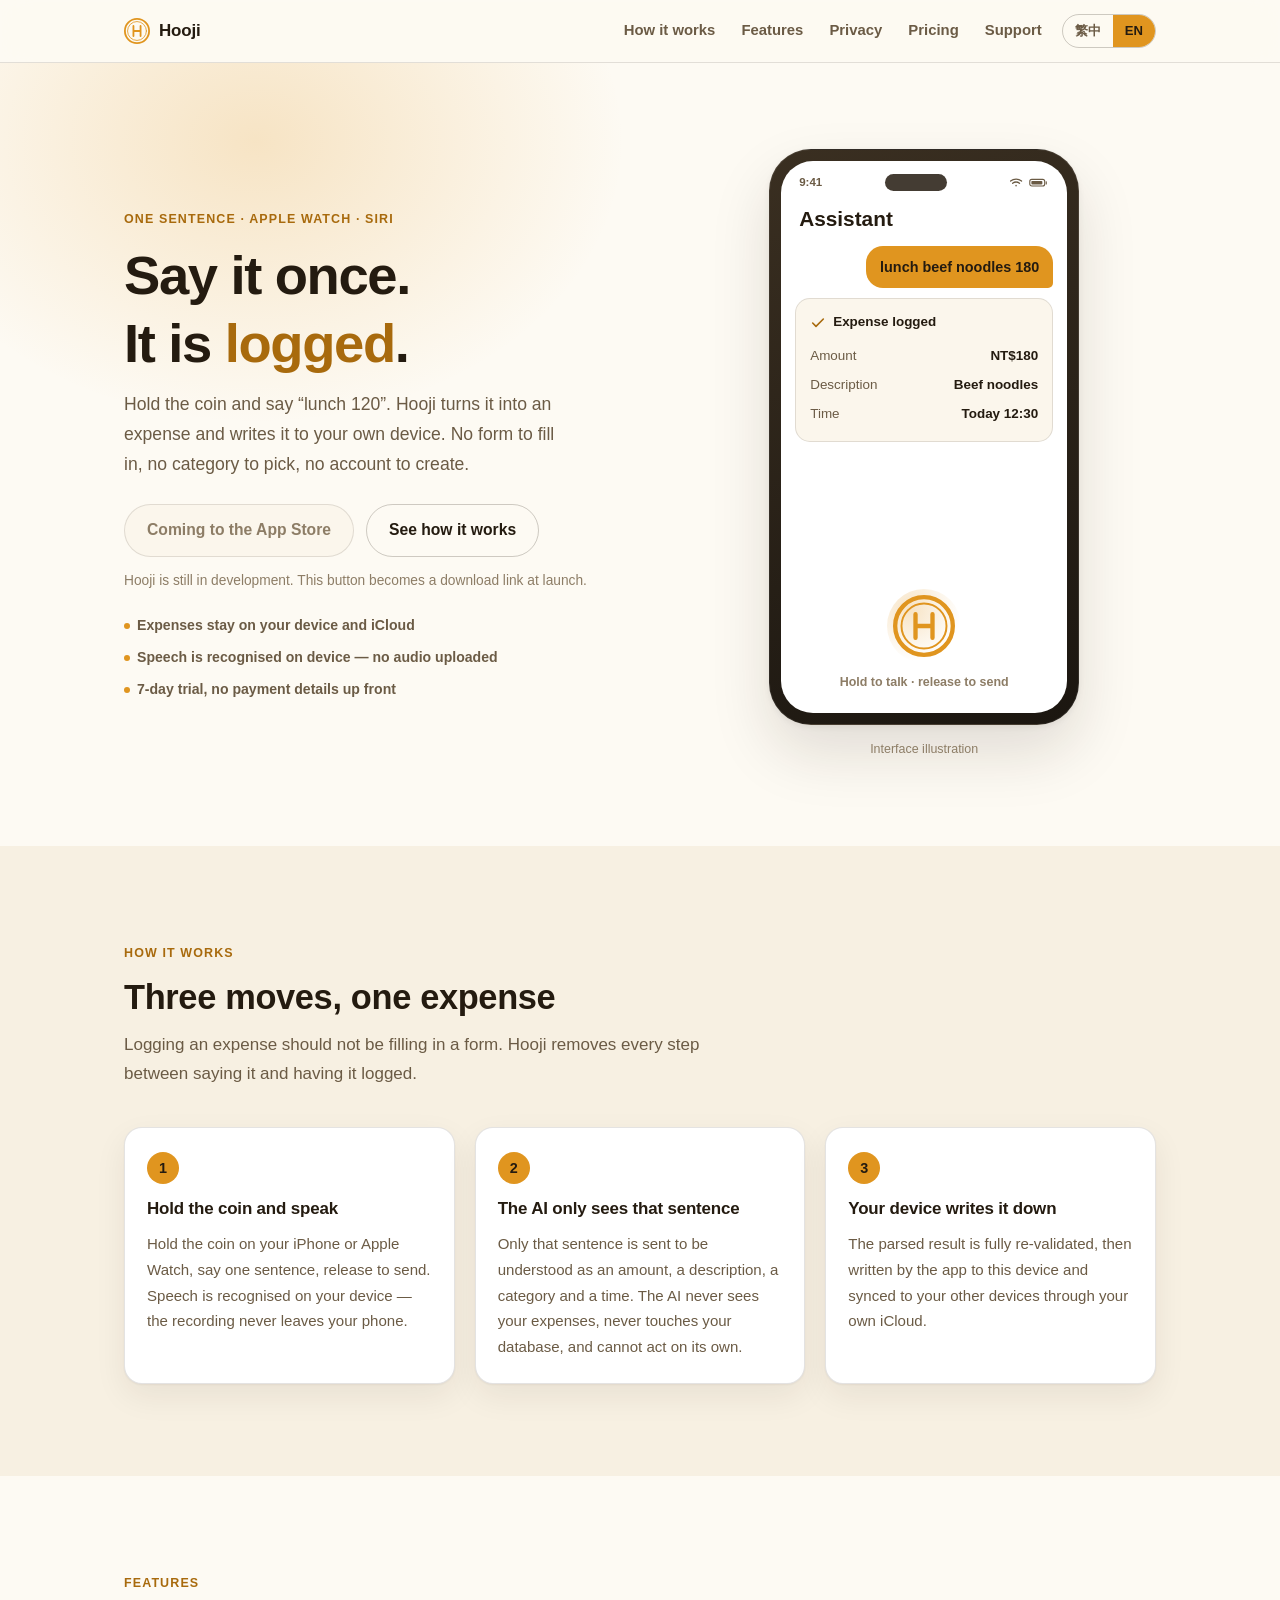
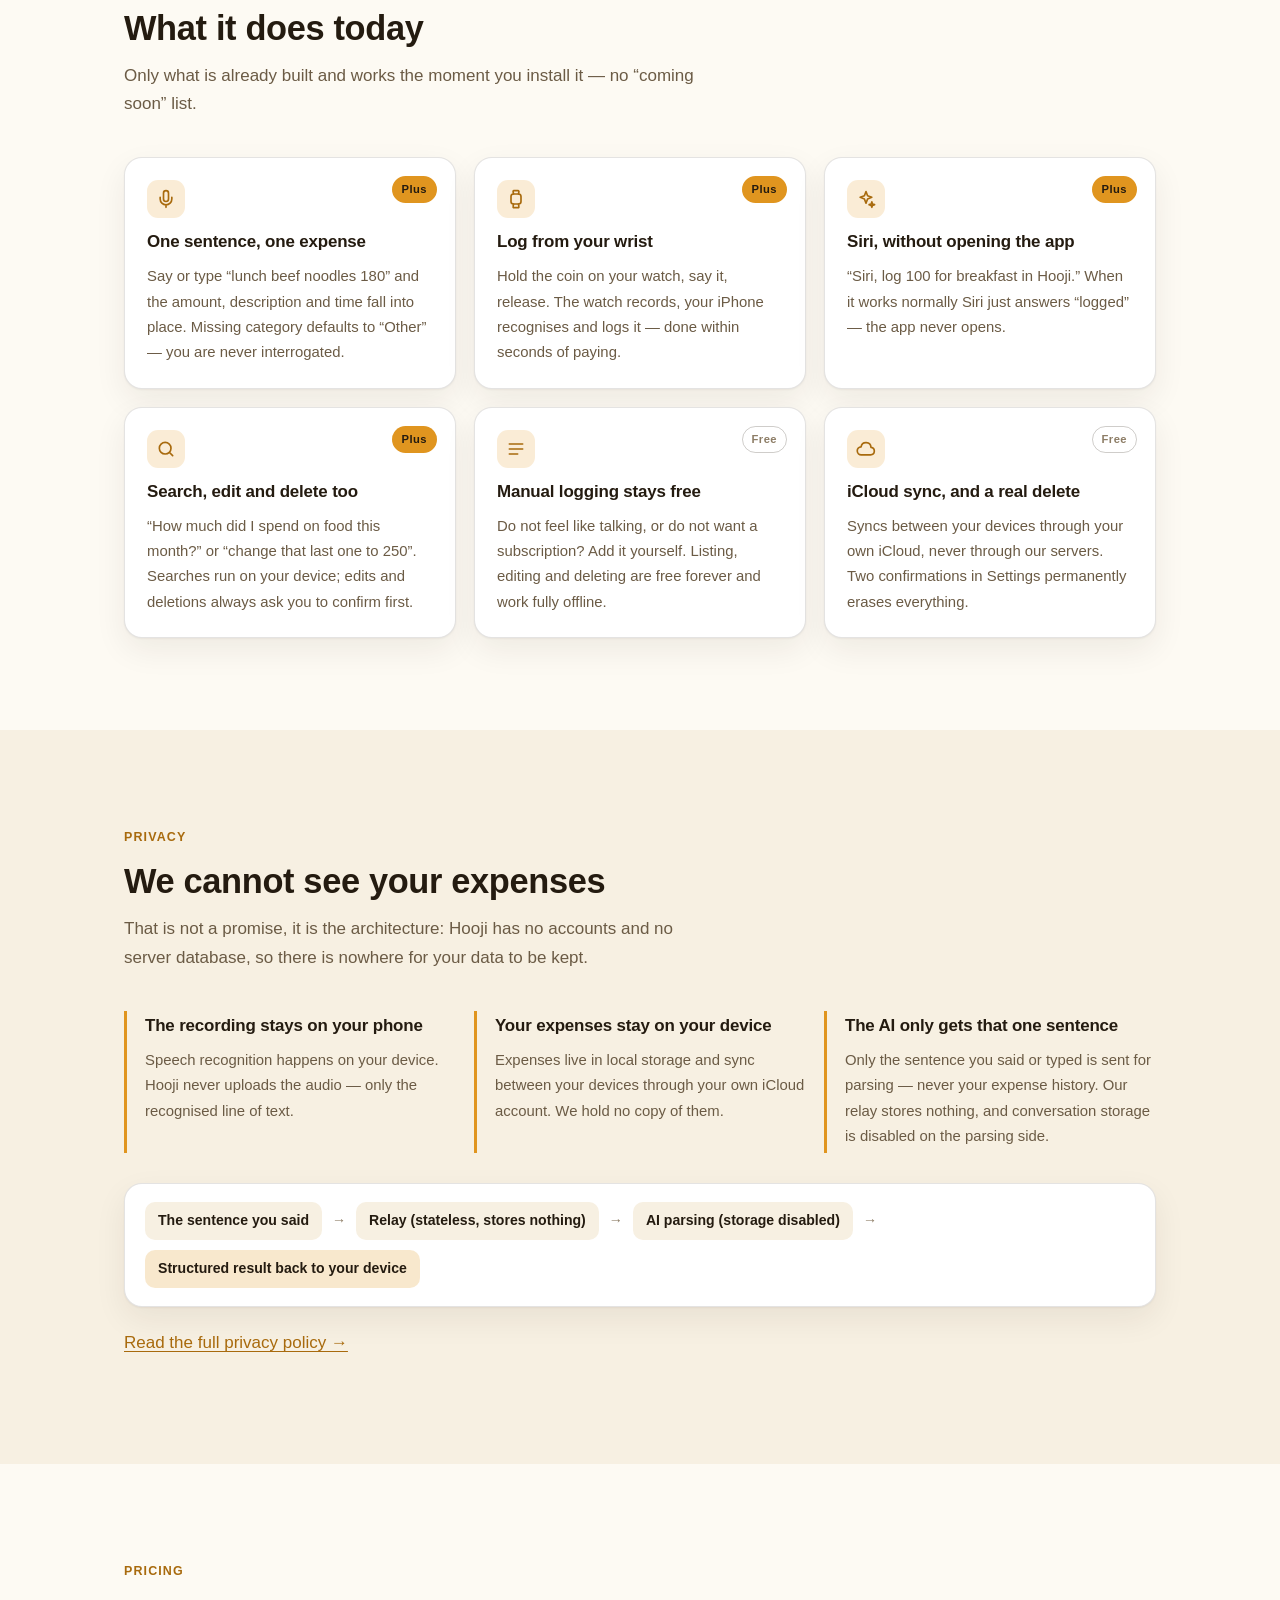
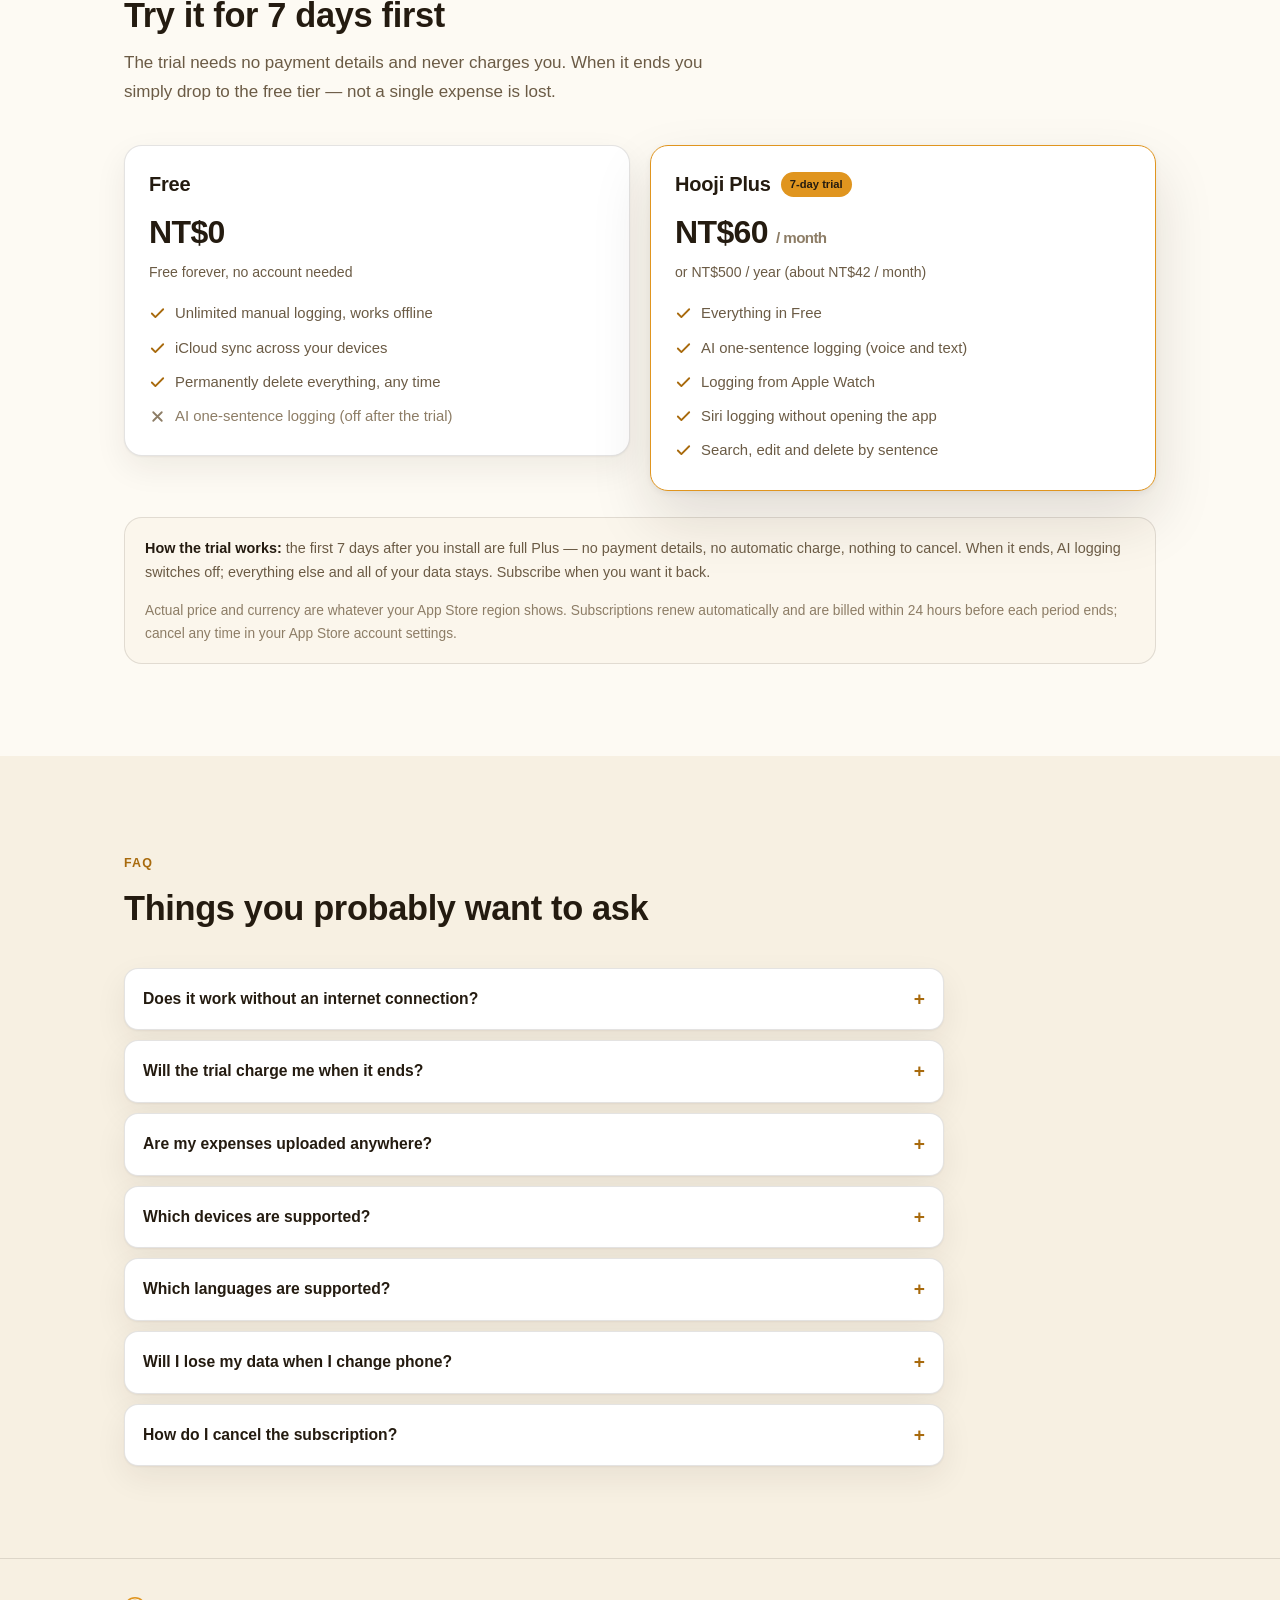
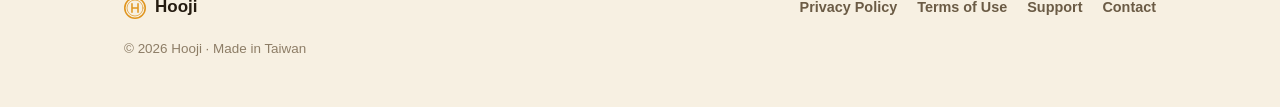
==== index.html @ 9cdb3130 "建置夥計（Hooji）官網：雙語靜態站＋GitHub Actions 部署 純靜態、無框架、無 build step，push main 由 Actions 檢查後發佈到 GitHub Pages。 " ====
<!DOCTYPE html>
<!-- 夥計（Hooji）官網。內容只描述「已經實作」的功能——列出未實作項目會踩 App Review 2.3.1。
     上線前待替換項目見 README「上線前替換」。 -->
<html lang="zh-Hant">
<head>
<meta charset="utf-8">
<meta name="viewport" content="width=device-width, initial-scale=1">
<title data-i18n="meta_title">夥計 Hooji — 說一句話，帳就記好了</title>
<meta name="description" data-i18n-attr="content" data-i18n="meta_desc" content="夥計是 iPhone 與 Apple Watch 上的 AI 記帳 App：押住金幣說一句話就完成一筆支出。帳目只存在你的裝置與 iCloud，我們不留存。">
<meta name="theme-color" content="#e0951f">
<meta property="og:title" data-i18n-attr="content" data-i18n="meta_title" content="夥計 Hooji — 說一句話，帳就記好了">
<meta property="og:description" data-i18n-attr="content" data-i18n="meta_desc" content="押住金幣說一句話就完成一筆支出。帳目只存在你的裝置與 iCloud。">
<meta property="og:type" content="website">
<!-- og:image／og:url 必須是絕對網址，社群平台的爬蟲不會解析相對路徑。換自訂網域時這兩行要一起改。 -->
<meta property="og:url" content="https://chshlingit.github.io/hooji-site/">
<meta property="og:image" content="https://chshlingit.github.io/hooji-site/assets/og.png">
<meta name="twitter:card" content="summary_large_image">
<link rel="icon" href="assets/favicon.svg" type="image/svg+xml">
<link rel="apple-touch-icon" href="assets/apple-touch-icon.png">
<link rel="stylesheet" href="style.css">
</head>
<body>

<header class="site">
  <div class="wrap">
    <a class="brand" href="#top">
      <svg class="coin" viewBox="0 0 100 100" fill="none" stroke="currentColor" stroke-linecap="round" aria-hidden="true">
        <circle cx="50" cy="50" r="46.5" stroke-width="7"/>
        <circle cx="50" cy="50" r="36.3" stroke-width="3.15"/>
        <path d="M 36.3 30.9 V 69.1 M 63.7 30.9 V 69.1 M 36.3 50 H 63.7" stroke-width="7"/>
      </svg>
      <span data-i18n="brand">夥計</span><span class="en-name" data-i18n="brand_sub">Hooji</span>
    </a>
    <nav class="top">
      <a href="#how" data-i18n="nav_how">怎麼運作</a>
      <a href="#features" data-i18n="nav_features">功能</a>
      <a href="#privacy" data-i18n="nav_privacy">隱私</a>
      <a href="#pricing" data-i18n="nav_pricing">方案</a>
      <a href="support.html" data-i18n="nav_support">支援</a>
      <span class="lang-switch" role="group" aria-label="Language">
        <button type="button" data-lang="zh">繁中</button>
        <button type="button" data-lang="en">EN</button>
      </span>
    </nav>
  </div>
</header>

<!-- ============ HERO ============ -->
<section class="hero" id="top">
  <div class="wrap hero-grid">
    <div class="hero-copy">
      <span class="eyebrow" data-i18n="hero_eyebrow">一句話記帳 · Apple Watch · Siri</span>
      <h1 data-i18n-html="hero_h1">說一句話，<br><span class="hl">帳就記好了</span>。</h1>
      <p class="tag" data-i18n="hero_tag">押住金幣說「午餐 120」，夥計就把它整理成一筆支出，寫進你自己的裝置。沒有欄位要填、沒有分類要選、沒有帳號要註冊。</p>
      <p class="cta">
        <!-- TODO（上線前替換）：App Store 上架後把這顆換成 https://apps.apple.com/app/idXXXXXXXXXX 的連結 -->
        <span class="btn is-disabled" aria-disabled="true" data-i18n="hero_cta1">App Store 準備中</span>
        <a class="btn alt" href="#how" data-i18n="hero_cta2">看看怎麼運作</a>
      </p>
      <p class="small" data-i18n="hero_note">夥計正在開發中，上架後這裡會換成下載連結。</p>
      <ul class="hero-badges">
        <li><span class="dot"></span><span data-i18n="hero_b1">帳目只存在你的裝置與 iCloud</span></li>
        <li><span class="dot"></span><span data-i18n="hero_b2">語音在裝置上辨識，不上傳錄音</span></li>
        <li><span class="dot"></span><span data-i18n="hero_b3">7 天試用，不必先綁付款</span></li>
      </ul>
    </div>

    <div class="phone-stage">
      <div>
        <div class="phone" aria-hidden="true">
          <div class="phone-screen">
            <div class="phone-bar">
              <span>9:41</span><span class="notch"></span>
              <span class="status-icons">
                <svg viewBox="0 0 20 14" fill="none" stroke="currentColor" stroke-width="1.6" stroke-linecap="round"><path d="M2 5.2a11 11 0 0 1 14 0M4.6 8a7.4 7.4 0 0 1 8.8 0"/><circle cx="9" cy="11" r="1" fill="currentColor" stroke="none"/></svg>
                <svg viewBox="0 0 26 14" fill="none" stroke="currentColor" stroke-width="1.4"><rect x="1" y="3" width="19" height="8.5" rx="2.6"/><rect x="3" y="5" width="14" height="4.5" rx="1.2" fill="currentColor" stroke="none"/><path d="M22 6v3" stroke-linecap="round"/></svg>
              </span>
            </div>
            <div class="phone-title" data-i18n="ph_title">夥計</div>
            <div class="phone-body">
              <div class="bubble" data-i18n="ph_bubble">今天午餐牛肉麵 180 元</div>
              <div class="rec-card">
                <div class="rc-title">
                  <svg viewBox="0 0 24 24" fill="none" stroke="currentColor" stroke-width="2.4" stroke-linecap="round" stroke-linejoin="round"><path d="M20 6 9 17l-5-5"/></svg>
                  <span data-i18n="ph_card_title">已記下這筆支出</span>
                </div>
                <div class="rec-row"><span data-i18n="ph_amount">金額</span><b>NT$180</b></div>
                <div class="rec-row"><span data-i18n="ph_desc">內容</span><b data-i18n="ph_desc_v">牛肉麵</b></div>
                <div class="rec-row"><span data-i18n="ph_time">時間</span><b data-i18n="ph_time_v">今天 12:30</b></div>
              </div>
            </div>
            <div class="phone-foot">
              <span class="coin-btn">
                <svg class="coin" viewBox="0 0 100 100" fill="none" stroke="currentColor" stroke-linecap="round">
                  <circle cx="50" cy="50" r="46.5" stroke-width="7"/>
                  <circle cx="50" cy="50" r="36.3" stroke-width="3.15"/>
                  <path d="M 36.3 30.9 V 69.1 M 63.7 30.9 V 69.1 M 36.3 50 H 63.7" stroke-width="7"/>
                </svg>
              </span>
              <span class="hold-hint" data-i18n="ph_hold">押住說話 · 放開就送出</span>
            </div>
          </div>
        </div>
        <p class="phone-caption" data-i18n="ph_caption">介面示意圖</p>
      </div>
    </div>
  </div>
</section>

<!-- ============ 怎麼運作 ============ -->
<section class="block tint" id="how">
  <div class="wrap">
    <div class="section-head">
      <span class="eyebrow" data-i18n="how_eyebrow">怎麼運作</span>
      <h2 data-i18n="how_h2">三個動作，一筆帳</h2>
      <p class="sub" data-i18n="how_sub">記一筆帳不該是填表。夥計把「說出來」到「記好了」之間的每一步都拿掉。</p>
    </div>
    <div class="steps">
      <div class="step">
        <div class="n">1</div>
        <h3 data-i18n="s1_h">押住金幣，說一句話</h3>
        <p data-i18n="s1_p">在 iPhone 或 Apple Watch 上押住金幣說話，放開就送出。語音辨識在你的裝置上完成，原始錄音不會離開你的手機。</p>
      </div>
      <div class="step">
        <div class="n">2</div>
        <h3 data-i18n="s2_h">AI 只看到那一句話</h3>
        <p data-i18n="s2_p">只有那句話會送去理解成金額、內容、分類與時間。AI 看不到你的帳目、碰不到你的資料庫，也不能自己動手。</p>
      </div>
      <div class="step">
        <div class="n">3</div>
        <h3 data-i18n="s3_h">你的裝置寫下這筆帳</h3>
        <p data-i18n="s3_p">解析結果經過完整驗證後，由 App 寫進這台裝置，並透過你自己的 iCloud 同步到你的其他裝置。</p>
      </div>
    </div>
  </div>
</section>

<!-- ============ 功能 ============ -->
<section class="block" id="features">
  <div class="wrap">
    <div class="section-head">
      <span class="eyebrow" data-i18n="feat_eyebrow">功能</span>
      <h2 data-i18n="feat_h2">目前做得到的事</h2>
      <p class="sub" data-i18n="feat_sub">這裡只列已經做好、你裝上就能用的功能——沒有「即將推出」的清單。</p>
    </div>
    <div class="cards">
      <div class="card">
        <span class="tier plus">Plus</span>
        <div class="ic"><svg viewBox="0 0 24 24" fill="none" stroke="currentColor" stroke-width="2" stroke-linecap="round" stroke-linejoin="round"><path d="M12 2a3 3 0 0 0-3 3v7a3 3 0 0 0 6 0V5a3 3 0 0 0-3-3z"/><path d="M19 10v2a7 7 0 0 1-14 0v-2M12 19v3"/></svg></div>
        <h3 data-i18n="f1_h">一句話記帳</h3>
        <p data-i18n="f1_p">說或打一句「午餐牛肉麵 180」，金額、內容、時間自動就位。缺分類就用「其他」，不會回頭問你一堆問題。</p>
      </div>
      <div class="card">
        <span class="tier plus">Plus</span>
        <div class="ic"><svg viewBox="0 0 24 24" fill="none" stroke="currentColor" stroke-width="2" stroke-linecap="round" stroke-linejoin="round"><rect x="6" y="6" width="12" height="12" rx="3"/><path d="M9 6 8.5 2.8A1 1 0 0 1 9.5 2h5a1 1 0 0 1 1 1.2L15 6M9 18l-.5 3.2a1 1 0 0 0 1 1.2h5a1 1 0 0 0 1-1.2L15 18"/></svg></div>
        <h3 data-i18n="f2_h">Apple Watch 抬手就記</h3>
        <p data-i18n="f2_p">錶面上押住金幣說一句，放開就送出。手錶錄音、iPhone 辨識與記錄，付錢當下五秒內結束。</p>
      </div>
      <div class="card">
        <span class="tier plus">Plus</span>
        <div class="ic"><svg viewBox="0 0 24 24" fill="none" stroke="currentColor" stroke-width="2" stroke-linecap="round" stroke-linejoin="round"><path d="m12 3 1.9 5.1L19 10l-5.1 1.9L12 17l-1.9-5.1L5 10l5.1-1.9L12 3z"/><path d="M19 15.5 19.8 18l2.5.8-2.5.8L19 22l-.8-2.4-2.5-.8 2.5-.8.8-2.5z"/></svg></div>
        <h3 data-i18n="f3_h">Siri 不必打開 App</h3>
        <p data-i18n="f3_p">「Siri，用夥計記早餐 100 元」。正常情況下 Siri 直接回你一句「已記錄」，App 完全不用打開。</p>
      </div>
      <div class="card">
        <span class="tier plus">Plus</span>
        <div class="ic"><svg viewBox="0 0 24 24" fill="none" stroke="currentColor" stroke-width="2" stroke-linecap="round" stroke-linejoin="round"><circle cx="11" cy="11" r="7"/><path d="m20 20-3.5-3.5"/></svg></div>
        <h3 data-i18n="f4_h">也能查、能改、能刪</h3>
        <p data-i18n="f4_p">「這個月吃飯花多少？」、「把剛剛那筆改成 250」。查詢在你的裝置上跑；修改與刪除一定先讓你確認才動手。</p>
      </div>
      <div class="card">
        <span class="tier" data-i18n="tier_free">免費</span>
        <div class="ic"><svg viewBox="0 0 24 24" fill="none" stroke="currentColor" stroke-width="2" stroke-linecap="round" stroke-linejoin="round"><path d="M4 6h16M4 12h16M4 18h10"/></svg></div>
        <h3 data-i18n="f5_h">手動記帳永遠免費</h3>
        <p data-i18n="f5_p">不想開口、或不想訂閱，就自己新增一筆。清單、編輯、刪除完全免費，也完全離線可用。</p>
      </div>
      <div class="card">
        <span class="tier" data-i18n="tier_free">免費</span>
        <div class="ic"><svg viewBox="0 0 24 24" fill="none" stroke="currentColor" stroke-width="2" stroke-linecap="round" stroke-linejoin="round"><path d="M17.5 19a4.5 4.5 0 0 0 .5-8.97A6 6 0 0 0 6.1 9.4 4 4 0 0 0 6.5 19h11z"/></svg></div>
        <h3 data-i18n="f6_h">iCloud 同步，說刪就刪</h3>
        <p data-i18n="f6_p">用你自己的 iCloud 在裝置之間同步，不經過我們的伺服器。設定裡按兩下確認，就能永久刪光所有資料。</p>
      </div>
    </div>
  </div>
</section>

<!-- ============ 隱私 ============ -->
<section class="block tint" id="privacy">
  <div class="wrap">
    <div class="section-head">
      <span class="eyebrow" data-i18n="pri_eyebrow">隱私</span>
      <h2 data-i18n="pri_h2">我們看不到你的帳</h2>
      <p class="sub" data-i18n="pri_sub">這不是承諾，是架構決定的：夥計沒有帳號系統，也沒有伺服器資料庫，想留存也無處可留。</p>
    </div>
    <div class="privacy-grid">
      <div class="p-item">
        <h3 data-i18n="pri1_h">錄音不離開你的手機</h3>
        <p data-i18n="pri1_p">語音辨識在你的裝置上完成。夥計不上傳原始錄音，只送出辨識後的那一行文字。</p>
      </div>
      <div class="p-item">
        <h3 data-i18n="pri2_h">帳目不離開你的裝置</h3>
        <p data-i18n="pri2_p">支出存在裝置本機，並透過你自己的 iCloud 帳號在你的裝置之間同步。我們沒有你的帳目副本。</p>
      </div>
      <div class="p-item">
        <h3 data-i18n="pri3_h">AI 只拿到那一句話</h3>
        <p data-i18n="pri3_p">送去解析的只有你說（或打）的那一句話，不含你的任何歷史帳目。中繼服務不保存內容，解析端也關閉了對話保存。</p>
      </div>
    </div>
    <div class="flow" aria-hidden="true">
      <span class="node" data-i18n="fl1">你說的那一句話</span><span class="arr">→</span>
      <span class="node" data-i18n="fl2">中繼（無狀態、不保存）</span><span class="arr">→</span>
      <span class="node" data-i18n="fl3">AI 解析（關閉對話保存）</span><span class="arr">→</span>
      <span class="node hot" data-i18n="fl4">結構化結果寫回你的裝置</span>
    </div>
    <p style="margin-top:22px"><a href="privacy.html" data-i18n="pri_link">閱讀完整隱私權政策 →</a></p>
  </div>
</section>

<!-- ============ 方案 ============ -->
<section class="block" id="pricing">
  <div class="wrap">
    <div class="section-head">
      <span class="eyebrow" data-i18n="pr_eyebrow">方案</span>
      <h2 data-i18n="pr_h2">先用 7 天，再決定</h2>
      <p class="sub" data-i18n="pr_sub">試用不必先綁付款方式，也不會自動扣款。到期只是降級成免費層，資料一筆都不會少。</p>
    </div>
    <div class="plans">
      <div class="plan">
        <div class="plan-name"><h3 data-i18n="pr_free">免費</h3></div>
        <div class="price" data-i18n="pr_free_price">NT$0</div>
        <div class="price-alt" data-i18n="pr_free_note">永久免費，不需要帳號</div>
        <ul>
          <li><svg viewBox="0 0 24 24" fill="none" stroke="currentColor" stroke-width="2.6" stroke-linecap="round" stroke-linejoin="round"><path d="M20 6 9 17l-5-5"/></svg><span data-i18n="pr_f1">手動記帳無限，離線可用</span></li>
          <li><svg viewBox="0 0 24 24" fill="none" stroke="currentColor" stroke-width="2.6" stroke-linecap="round" stroke-linejoin="round"><path d="M20 6 9 17l-5-5"/></svg><span data-i18n="pr_f2">iCloud 跨裝置同步</span></li>
          <li><svg viewBox="0 0 24 24" fill="none" stroke="currentColor" stroke-width="2.6" stroke-linecap="round" stroke-linejoin="round"><path d="M20 6 9 17l-5-5"/></svg><span data-i18n="pr_f3">隨時永久刪除全部資料</span></li>
          <li class="off"><svg viewBox="0 0 24 24" fill="none" stroke="currentColor" stroke-width="2.6" stroke-linecap="round" stroke-linejoin="round"><path d="M18 6 6 18M6 6l12 12"/></svg><span data-i18n="pr_f4">AI 一句話記帳（試用期後關閉）</span></li>
        </ul>
      </div>
      <div class="plan featured">
        <div class="plan-name"><h3 data-i18n="pr_plus">夥計 Plus</h3><span class="badge" data-i18n="pr_badge">7 天試用</span></div>
        <div class="price">NT$60 <small data-i18n="pr_permonth">/ 月</small></div>
        <div class="price-alt" data-i18n="pr_yearly">或 NT$500 / 年（約 NT$42 / 月）</div>
        <ul>
          <li><svg viewBox="0 0 24 24" fill="none" stroke="currentColor" stroke-width="2.6" stroke-linecap="round" stroke-linejoin="round"><path d="M20 6 9 17l-5-5"/></svg><span data-i18n="pr_p1">免費方案的一切</span></li>
          <li><svg viewBox="0 0 24 24" fill="none" stroke="currentColor" stroke-width="2.6" stroke-linecap="round" stroke-linejoin="round"><path d="M20 6 9 17l-5-5"/></svg><span data-i18n="pr_p2">AI 一句話記帳（語音與文字）</span></li>
          <li><svg viewBox="0 0 24 24" fill="none" stroke="currentColor" stroke-width="2.6" stroke-linecap="round" stroke-linejoin="round"><path d="M20 6 9 17l-5-5"/></svg><span data-i18n="pr_p3">Apple Watch 記帳</span></li>
          <li><svg viewBox="0 0 24 24" fill="none" stroke="currentColor" stroke-width="2.6" stroke-linecap="round" stroke-linejoin="round"><path d="M20 6 9 17l-5-5"/></svg><span data-i18n="pr_p4">Siri 記帳，不必打開 App</span></li>
          <li><svg viewBox="0 0 24 24" fill="none" stroke="currentColor" stroke-width="2.6" stroke-linecap="round" stroke-linejoin="round"><path d="M20 6 9 17l-5-5"/></svg><span data-i18n="pr_p5">用一句話查詢、修改、刪除</span></li>
        </ul>
      </div>
    </div>
    <div class="trial-note">
      <p data-i18n-html="pr_trial"><strong>試用怎麼算：</strong>第一次安裝後 7 天內是完整的 Plus，不必先綁付款方式、不會自動扣款、也不用取消。到期後 AI 記帳關閉，其餘功能與全部資料留著，想要再訂閱。</p>
      <p class="small" style="margin:0" data-i18n="pr_price_note">實際價格與幣別以你的 App Store 地區顯示為準。訂閱為自動續訂，於每期結束前 24 小時內扣款，可隨時在 App Store 帳號設定取消。</p>
    </div>
  </div>
</section>

<!-- ============ FAQ ============ -->
<section class="block tint" id="faq">
  <div class="wrap">
    <div class="section-head">
      <span class="eyebrow" data-i18n="faq_eyebrow">常見問題</span>
      <h2 data-i18n="faq_h2">你可能想先問的</h2>
    </div>
    <div class="faq">
      <details>
        <summary data-i18n="q1">沒有網路可以用嗎？</summary>
        <p data-i18n="a1">手動記帳、瀏覽與編輯完全離線可用。AI 一句話記帳需要連線——那句話必須送出去才能被理解。</p>
      </details>
      <details>
        <summary data-i18n="q2">試用到期會自動扣款嗎？</summary>
        <p data-i18n="a2">不會。試用完全不需要付款方式，到期直接降級成免費層，不必記得取消。</p>
      </details>
      <details>
        <summary data-i18n="q3">我的帳目會被上傳嗎？</summary>
        <p data-i18n="a3">不會。唯一離開裝置的是你說（或打）的那一句話。金額、商家、分類這些紀錄只存在你的裝置與你自己的 iCloud。</p>
      </details>
      <details>
        <summary data-i18n="q4">支援哪些裝置？</summary>
        <p data-i18n="a4">iPhone（iOS 17 以上）與 Apple Watch（watchOS 10 以上）。手錶記帳需要搭配 iPhone 上的夥計。</p>
      </details>
      <details>
        <summary data-i18n="q5">支援哪些語言？</summary>
        <p data-i18n="a5">介面提供繁體中文與英文。AI 解析看得懂中文與英文的日常說法，例如「午餐 120」或「lunch 120」。</p>
      </details>
      <details>
        <summary data-i18n="q6">換手機資料會不見嗎？</summary>
        <p data-i18n="a6">只要登入同一個 iCloud 帳號，資料會自動同步到新裝置。因為沒有帳號系統，也就沒有密碼可以忘記。</p>
      </details>
      <details>
        <summary data-i18n="q7">要怎麼取消訂閱？</summary>
        <p data-i18n="a7">在 App 內「設定 → 管理訂閱」，或 iPhone 的「設定 → 你的名字 → 訂閱項目」。取消後仍可使用到當期結束。</p>
      </details>
    </div>
  </div>
</section>

<footer class="site">
  <div class="wrap">
    <div class="f-brand">
      <svg class="coin" viewBox="0 0 100 100" fill="none" stroke="currentColor" stroke-linecap="round" aria-hidden="true">
        <circle cx="50" cy="50" r="46.5" stroke-width="7"/>
        <circle cx="50" cy="50" r="36.3" stroke-width="3.15"/>
        <path d="M 36.3 30.9 V 69.1 M 63.7 30.9 V 69.1 M 36.3 50 H 63.7" stroke-width="7"/>
      </svg>
      <span data-i18n="brand">夥計</span>
    </div>
    <div class="links">
      <a href="privacy.html" data-i18n="foot_privacy">隱私權政策</a>
      <a href="terms.html" data-i18n="foot_terms">使用條款</a>
      <a href="support.html" data-i18n="foot_support">支援</a>
      <a href="mailto:hooji.app@gmail.com" data-i18n="foot_contact">聯絡我們</a>
    </div>
    <div class="copy" data-i18n="foot_copy">© 2026 夥計 Hooji · 台灣製造</div>
  </div>
</footer>

<script src="i18n.js"></script>
</body>
</html>
---- style.css ----
/* 夥計（Hooji）官網樣式。
   設計取自 App Icon：金幣的金色漸層 ＋ 深褐色線條，配溫暖的紙感底色。
   淺色／深色由系統偏好決定（prefers-color-scheme），兩種都要能讀。 */

:root {
  --bg: #fdfaf3;
  --bg-tint: #f7f0e2;
  --surface: #ffffff;
  --surface-2: #fbf6ec;
  --ink: #241b10;
  --ink-2: #6b5b45;
  --ink-3: #8d7d66;
  --gold: #e0951f;
  --gold-soft: #f7c460;
  --gold-deep: #a86a0d;
  --line: rgba(36, 27, 16, 0.12);
  --line-strong: rgba(36, 27, 16, 0.22);
  --shadow: 0 1px 2px rgba(36, 27, 16, 0.05), 0 12px 32px rgba(36, 27, 16, 0.07);
  --shadow-lg: 0 2px 6px rgba(36, 27, 16, 0.06), 0 28px 60px rgba(36, 27, 16, 0.13);
  --radius: 18px;
  --wrap: 1080px;
  --font: -apple-system, BlinkMacSystemFont, "Segoe UI", "PingFang TC",
    "Noto Sans TC", "Hiragino Sans", "Microsoft JhengHei", Roboto, Helvetica, Arial, sans-serif;
}

@media (prefers-color-scheme: dark) {
  :root {
    --bg: #14110c;
    --bg-tint: #1b1710;
    --surface: #1d1912;
    --surface-2: #241f16;
    --ink: #f6efe2;
    --ink-2: #bcac92;
    --ink-3: #9a8b73;
    --gold: #f2b440;
    --gold-soft: #ffd583;
    --gold-deep: #ffcb6b;
    --line: rgba(246, 239, 226, 0.13);
    --line-strong: rgba(246, 239, 226, 0.26);
    --shadow: 0 1px 2px rgba(0, 0, 0, 0.4), 0 12px 32px rgba(0, 0, 0, 0.35);
    --shadow-lg: 0 2px 6px rgba(0, 0, 0, 0.45), 0 28px 60px rgba(0, 0, 0, 0.5);
  }
}

* { box-sizing: border-box; }

html { scroll-behavior: smooth; }
@media (prefers-reduced-motion: reduce) {
  html { scroll-behavior: auto; }
  *, *::before, *::after { animation-duration: 0.001ms !important; animation-iteration-count: 1 !important; transition-duration: 0.001ms !important; }
}

body {
  margin: 0;
  background: var(--bg);
  color: var(--ink);
  font-family: var(--font);
  font-size: 17px;
  line-height: 1.7;
  -webkit-font-smoothing: antialiased;
  text-rendering: optimizeLegibility;
}

.wrap { width: 100%; max-width: var(--wrap); margin: 0 auto; padding: 0 24px; }

a { color: var(--gold-deep); text-decoration-thickness: 1px; text-underline-offset: 3px; }
a:hover { color: var(--gold); }

h1, h2, h3 { line-height: 1.25; letter-spacing: -0.01em; margin: 0 0 12px; }
h1 { font-size: clamp(2.1rem, 5.2vw, 3.4rem); font-weight: 800; letter-spacing: -0.025em; }
h2 { font-size: clamp(1.5rem, 3.4vw, 2.15rem); font-weight: 750; }
h3 { font-size: 1.06rem; font-weight: 700; }
p { margin: 0 0 14px; }

.hl { color: var(--gold-deep); }
.sub { color: var(--ink-2); max-width: 62ch; }
.small { font-size: 0.86rem; color: var(--ink-3); }

/* ---------- Header ---------- */

header.site {
  position: sticky; top: 0; z-index: 50;
  background: color-mix(in srgb, var(--bg) 88%, transparent);
  backdrop-filter: saturate(180%) blur(14px);
  -webkit-backdrop-filter: saturate(180%) blur(14px);
  border-bottom: 1px solid var(--line);
}
header.site .wrap { display: flex; align-items: center; gap: 18px; min-height: 62px; flex-wrap: wrap; }

.brand {
  display: inline-flex; align-items: center; gap: 9px;
  font-weight: 800; font-size: 1.06rem; letter-spacing: -0.01em;
  color: var(--ink); text-decoration: none; margin-right: auto;
}
.brand .coin { width: 26px; height: 26px; color: var(--gold); flex: none; }
.brand .en-name { color: var(--ink-3); font-weight: 600; font-size: 0.9rem; }
/* 英文版這個旁註是空字串（品牌名本身就是 Hooji），空的話連 gap 一起收掉 */
.brand .en-name:empty { display: none; }

nav.top { display: flex; align-items: center; gap: 6px; flex-wrap: wrap; }
nav.top a {
  color: var(--ink-2); text-decoration: none; font-size: 0.93rem; font-weight: 600;
  padding: 7px 10px; border-radius: 9px;
}
nav.top a:hover { color: var(--ink); background: var(--bg-tint); }

.lang-switch {
  display: inline-flex; margin-left: 4px;
  border: 1px solid var(--line-strong); border-radius: 999px; overflow: hidden;
}
.lang-switch button {
  appearance: none; border: 0; background: transparent; cursor: pointer;
  font: inherit; font-size: 0.82rem; font-weight: 700; color: var(--ink-2);
  padding: 5px 12px;
}
.lang-switch button[aria-pressed="true"] { background: var(--gold); color: #241b10; }

/* ---------- Buttons ---------- */

.btn {
  display: inline-flex; align-items: center; justify-content: center; gap: 8px;
  background: var(--gold); color: #241b10;
  border: 1px solid transparent; border-radius: 999px;
  padding: 12px 22px; font-weight: 700; font-size: 0.98rem;
  text-decoration: none; cursor: pointer;
  box-shadow: 0 1px 2px rgba(36, 27, 16, 0.12);
  transition: transform 0.15s ease, filter 0.15s ease;
}
.btn:hover { filter: brightness(1.06); color: #241b10; transform: translateY(-1px); }
.btn.alt { background: transparent; color: var(--ink); border-color: var(--line-strong); box-shadow: none; }
.btn.alt:hover { background: var(--bg-tint); color: var(--ink); }
.btn.sm { padding: 8px 15px; font-size: 0.88rem; }
.btn.is-disabled { background: var(--surface-2); color: var(--ink-3); border-color: var(--line); cursor: default; box-shadow: none; }
.btn.is-disabled:hover { transform: none; filter: none; color: var(--ink-3); }

/* ---------- Sections ---------- */

section.block { padding: clamp(56px, 8vw, 92px) 0; }
section.tint { background: var(--bg-tint); }
.section-head { max-width: 720px; margin-bottom: 38px; }

.eyebrow {
  display: inline-block; font-size: 0.78rem; font-weight: 750;
  letter-spacing: 0.09em; text-transform: uppercase;
  color: var(--gold-deep); margin-bottom: 12px;
}

/* ---------- Hero ---------- */

.hero { padding: clamp(46px, 7vw, 86px) 0 clamp(40px, 6vw, 72px); position: relative; overflow: hidden; }
.hero::before {
  content: ""; position: absolute; inset: -40% 40% 40% -20%;
  background: radial-gradient(closest-side, color-mix(in srgb, var(--gold) 22%, transparent), transparent 72%);
  pointer-events: none;
}
.hero-grid {
  position: relative; display: grid; gap: clamp(30px, 5vw, 56px);
  grid-template-columns: minmax(0, 1.05fr) minmax(0, 0.95fr); align-items: center;
}
@media (max-width: 860px) { .hero-grid { grid-template-columns: 1fr; } }

.hero .tag { font-size: 1.1rem; color: var(--ink-2); max-width: 46ch; }
.hero .cta { display: flex; flex-wrap: wrap; gap: 12px; margin: 24px 0 12px; }
.hero-badges { display: flex; flex-wrap: wrap; gap: 8px 16px; margin-top: 22px; padding: 0; list-style: none; }
.hero-badges li { display: inline-flex; align-items: center; gap: 7px; font-size: 0.88rem; color: var(--ink-2); font-weight: 600; }
.hero-badges .dot { width: 6px; height: 6px; border-radius: 50%; background: var(--gold); flex: none; }

/* ---------- 手機示意（純 CSS，不是實機截圖） ---------- */

.phone-stage { display: flex; justify-content: center; }
.phone {
  width: min(310px, 82vw); border-radius: 42px; padding: 11px;
  background: linear-gradient(160deg, #3a2f21, #1b1610);
  box-shadow: var(--shadow-lg);
  border: 1px solid rgba(255, 255, 255, 0.08);
}
.phone-screen {
  background: var(--surface); border-radius: 32px; overflow: hidden;
  display: flex; flex-direction: column; min-height: 552px;
}
.phone-bar {
  display: flex; justify-content: space-between; align-items: center;
  padding: 12px 18px 2px; font-size: 0.72rem; font-weight: 700; color: var(--ink-2);
}
.phone-bar .notch { width: 62px; height: 17px; border-radius: 999px; background: var(--ink); opacity: 0.85; }
.phone-bar .status-icons { display: inline-flex; align-items: center; gap: 4px; }
.phone-bar .status-icons svg { height: 11px; width: auto; }
.phone-title { padding: 6px 18px 10px; font-size: 1.3rem; font-weight: 800; }
.phone-body { flex: 1; padding: 0 14px; display: flex; flex-direction: column; gap: 10px; }

.bubble {
  align-self: flex-end; max-width: 82%;
  background: var(--gold); color: #241b10;
  padding: 9px 14px; border-radius: 17px 17px 5px 17px;
  font-size: 0.9rem; font-weight: 600;
}
.rec-card {
  align-self: stretch; background: var(--surface-2); border: 1px solid var(--line);
  border-radius: 15px; padding: 12px 14px; font-size: 0.84rem;
}
.rec-card .rc-title { display: flex; align-items: center; gap: 7px; font-weight: 750; margin-bottom: 8px; }
.rec-card .rc-title svg { width: 16px; height: 16px; color: var(--gold-deep); flex: none; }
.rec-row { display: flex; justify-content: space-between; gap: 12px; padding: 3px 0; color: var(--ink-2); }
.rec-row b { color: var(--ink); font-weight: 700; }

.phone-foot { padding: 14px 0 20px; display: flex; flex-direction: column; align-items: center; gap: 9px; }
.coin-btn {
  position: relative; width: 74px; height: 74px; border-radius: 50%;
  display: grid; place-items: center; color: var(--gold);
  background: radial-gradient(circle at 32% 28%, color-mix(in srgb, var(--gold) 26%, transparent), transparent 70%);
}
.coin-btn .coin { width: 62px; height: 62px; }
.coin-btn::after {
  content: ""; position: absolute; inset: 0; border-radius: 50%;
  border: 2px solid var(--gold); opacity: 0;
  animation: pulse 2.6s ease-out infinite;
}
@keyframes pulse {
  0% { transform: scale(0.86); opacity: 0.55; }
  70% { transform: scale(1.35); opacity: 0; }
  100% { transform: scale(1.35); opacity: 0; }
}
.hold-hint { font-size: 0.78rem; color: var(--ink-3); font-weight: 600; }
.phone-caption { text-align: center; font-size: 0.78rem; color: var(--ink-3); margin-top: 14px; }

/* ---------- 三步驟 ---------- */

.steps { display: grid; grid-template-columns: repeat(3, minmax(0, 1fr)); gap: 20px; counter-reset: step; }
@media (max-width: 780px) { .steps { grid-template-columns: 1fr; } }
.step {
  background: var(--surface); border: 1px solid var(--line); border-radius: var(--radius);
  padding: 24px 22px; box-shadow: var(--shadow);
}
.step .n {
  width: 32px; height: 32px; border-radius: 50%; display: grid; place-items: center;
  background: var(--gold); color: #241b10; font-weight: 800; font-size: 0.9rem; margin-bottom: 14px;
}
.step p { color: var(--ink-2); font-size: 0.94rem; margin: 0; }

/* ---------- 功能卡 ---------- */

.cards { display: grid; grid-template-columns: repeat(3, minmax(0, 1fr)); gap: 18px; }
@media (max-width: 900px) { .cards { grid-template-columns: repeat(2, minmax(0, 1fr)); } }
@media (max-width: 620px) { .cards { grid-template-columns: 1fr; } }
.card {
  background: var(--surface); border: 1px solid var(--line); border-radius: var(--radius);
  padding: 22px; box-shadow: var(--shadow); position: relative;
}
.card .ic {
  width: 38px; height: 38px; border-radius: 11px; display: grid; place-items: center;
  background: color-mix(in srgb, var(--gold) 18%, transparent); color: var(--gold-deep);
  margin-bottom: 13px;
}
.card .ic svg { width: 20px; height: 20px; }
.card p { color: var(--ink-2); font-size: 0.93rem; margin: 0; }
.tier {
  position: absolute; top: 18px; right: 18px;
  font-size: 0.7rem; font-weight: 800; letter-spacing: 0.04em;
  padding: 3px 9px; border-radius: 999px; border: 1px solid var(--line-strong); color: var(--ink-3);
}
.tier.plus { background: var(--gold); border-color: transparent; color: #241b10; }

/* ---------- 隱私 ---------- */

.privacy-grid { display: grid; grid-template-columns: repeat(3, minmax(0, 1fr)); gap: 18px; }
@media (max-width: 860px) { .privacy-grid { grid-template-columns: 1fr; } }
.p-item { border-left: 3px solid var(--gold); padding: 4px 0 4px 18px; }
.p-item p { color: var(--ink-2); font-size: 0.93rem; margin: 0; }

.flow {
  display: flex; align-items: center; gap: 10px; flex-wrap: wrap;
  background: var(--surface); border: 1px solid var(--line); border-radius: var(--radius);
  padding: 18px 20px; margin-top: 30px; box-shadow: var(--shadow);
  font-size: 0.88rem; font-weight: 650;
}
.flow .node { padding: 7px 13px; border-radius: 10px; background: var(--bg-tint); }
.flow .node.hot { background: color-mix(in srgb, var(--gold) 22%, transparent); }
.flow .arr { color: var(--ink-3); }

/* ---------- 定價 ---------- */

.plans { display: grid; grid-template-columns: repeat(2, minmax(0, 1fr)); gap: 20px; align-items: start; }
@media (max-width: 760px) { .plans { grid-template-columns: 1fr; } }
.plan {
  background: var(--surface); border: 1px solid var(--line); border-radius: var(--radius);
  padding: 26px 24px; box-shadow: var(--shadow);
}
.plan.featured { border-color: var(--gold); box-shadow: var(--shadow-lg); }
.plan .plan-name { display: flex; align-items: center; gap: 10px; margin-bottom: 6px; }
.plan .plan-name h3 { margin: 0; font-size: 1.25rem; }
.plan .badge {
  font-size: 0.7rem; font-weight: 800; padding: 3px 9px; border-radius: 999px;
  background: var(--gold); color: #241b10;
}
.price { font-size: 2rem; font-weight: 800; letter-spacing: -0.02em; margin: 8px 0 2px; }
.price small { font-size: 0.95rem; font-weight: 600; color: var(--ink-3); }
.price-alt { font-size: 0.88rem; color: var(--ink-2); margin-bottom: 16px; }
.plan ul { list-style: none; padding: 0; margin: 16px 0 0; display: grid; gap: 9px; }
.plan li { display: flex; gap: 9px; align-items: flex-start; font-size: 0.93rem; color: var(--ink-2); }
.plan li svg { width: 17px; height: 17px; flex: none; margin-top: 4px; color: var(--gold-deep); }
.plan li.off { color: var(--ink-3); }
.plan li.off svg { color: var(--ink-3); }

.trial-note {
  margin-top: 26px; background: var(--surface-2); border: 1px solid var(--line);
  border-radius: var(--radius); padding: 18px 20px; font-size: 0.9rem; color: var(--ink-2);
}
.trial-note strong { color: var(--ink); }

/* ---------- FAQ ---------- */

.faq { display: grid; gap: 10px; max-width: 820px; }
.faq details {
  background: var(--surface); border: 1px solid var(--line); border-radius: 14px;
  padding: 14px 18px; box-shadow: var(--shadow);
}
.faq summary {
  cursor: pointer; font-weight: 700; font-size: 0.98rem; list-style: none;
  display: flex; justify-content: space-between; gap: 14px; align-items: center;
}
.faq summary::-webkit-details-marker { display: none; }
.faq summary::after { content: "+"; color: var(--gold-deep); font-weight: 800; font-size: 1.2rem; }
.faq details[open] summary::after { content: "−"; }
.faq details p { margin: 12px 0 2px; color: var(--ink-2); font-size: 0.93rem; }

/* ---------- 內文頁（隱私／條款／支援） ---------- */

.doc { padding: clamp(36px, 6vw, 64px) 0 72px; }
.doc .wrap { max-width: 760px; }
.doc h1 { font-size: clamp(1.8rem, 4.2vw, 2.5rem); margin-bottom: 6px; }
.doc .updated { color: var(--ink-3); font-size: 0.86rem; margin-bottom: 34px; }
.doc h2 { font-size: 1.22rem; margin: 34px 0 10px; }
.doc h3 { margin: 22px 0 8px; }
.doc p, .doc li { color: var(--ink-2); font-size: 0.97rem; }
.doc ul, .doc ol { padding-left: 22px; margin: 0 0 14px; }
.doc li { margin-bottom: 7px; }
.doc strong { color: var(--ink); }
.doc .callout {
  background: var(--surface); border: 1px solid var(--line); border-left: 3px solid var(--gold);
  border-radius: 12px; padding: 16px 18px; margin: 20px 0;
}
.doc .callout p:last-child { margin-bottom: 0; }
.doc table { width: 100%; border-collapse: collapse; margin: 12px 0 20px; font-size: 0.92rem; }
.doc th, .doc td { text-align: left; padding: 10px 12px; border-bottom: 1px solid var(--line); vertical-align: top; }
.doc th { color: var(--ink); font-weight: 700; }
.doc td { color: var(--ink-2); }
.table-scroll { overflow-x: auto; }

.back-link { display: inline-flex; align-items: center; gap: 6px; font-size: 0.9rem; font-weight: 650; text-decoration: none; margin-bottom: 26px; }

/* ---------- Footer ---------- */

footer.site { border-top: 1px solid var(--line); padding: 34px 0 46px; background: var(--bg-tint); }
footer.site .wrap { display: flex; flex-wrap: wrap; gap: 16px 28px; align-items: center; justify-content: space-between; }
footer.site .f-brand { display: flex; align-items: center; gap: 9px; font-weight: 700; }
footer.site .f-brand .coin { width: 22px; height: 22px; color: var(--gold); }
footer.site .links { display: flex; flex-wrap: wrap; gap: 8px 20px; }
footer.site .links a { color: var(--ink-2); text-decoration: none; font-size: 0.9rem; font-weight: 600; }
footer.site .links a:hover { color: var(--gold-deep); }
footer.site .copy { color: var(--ink-3); font-size: 0.84rem; width: 100%; }

/* 語言切換：預設全部隱藏，i18n.js 只對目前語言那份加上 .is-active。
   （不要用 inline style 切換——清空 inline display 會退回這裡的 none，整頁變空白。） */
[data-lang-only] { display: none; }
[data-lang-only].is-active { display: block; }
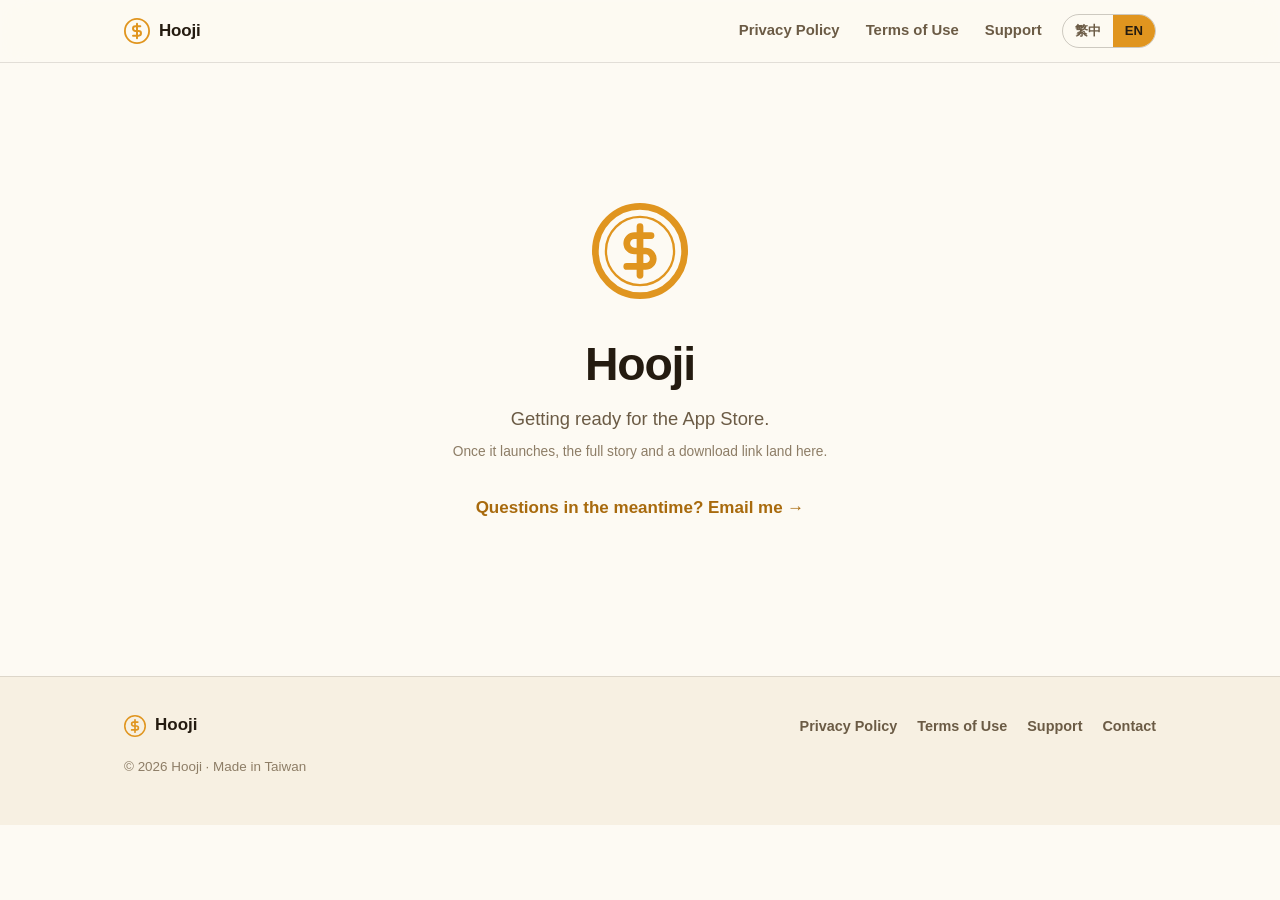
==== commit 2a729a73: "金幣改用 $ 主視覺，並在上架前下線行銷首頁 一、金幣中央 H → 金錢符號 $ 讓圖示本身就說出「錢」，不必先認識品牌名。保留金幣輪廓與 monoline 線條系統， 遠看仍是同一顆金幣。採光學尺寸" ====
--- a/index.html
+++ b/index.html
@@ -1,20 +1,17 @@
 <!DOCTYPE html>
-<!-- 夥計（Hooji）官網。內容只描述「已經實作」的功能——列出未實作項目會踩 App Review 2.3.1。
-     上線前待替換項目見 README「上線前替換」。 -->
+<!-- 上架前的暫時首頁：只放品牌與聯絡方式，**不透露功能、定價、截圖**。
+     完整的行銷首頁保留在 home-full.html（刻意不列入 deploy.yml 的發佈清單，
+     所以不會出現在正式站上）。App Store 上架後把 home-full.html 換回 index.html，
+     並移除本頁與各頁的 noindex、還原 robots.txt。步驟見 README「上架後恢復官網」。 -->
 <html lang="zh-Hant">
 <head>
 <meta charset="utf-8">
 <meta name="viewport" content="width=device-width, initial-scale=1">
-<title data-i18n="meta_title">夥計 Hooji — 說一句話，帳就記好了</title>
-<meta name="description" data-i18n-attr="content" data-i18n="meta_desc" content="夥計是 iPhone 與 Apple Watch 上的 AI 記帳 App：押住金幣說一句話就完成一筆支出。帳目只存在你的裝置與 iCloud，我們不留存。">
+<title data-i18n="soon_title">夥計 Hooji — 即將推出</title>
+<meta name="description" data-i18n-attr="content" data-i18n="soon_desc" content="夥計（Hooji）正在準備上架，敬請期待。">
+<!-- 上架前不希望被搜尋引擎收錄；正式公開時連同 robots.txt 一起還原 -->
+<meta name="robots" content="noindex, nofollow">
 <meta name="theme-color" content="#e0951f">
-<meta property="og:title" data-i18n-attr="content" data-i18n="meta_title" content="夥計 Hooji — 說一句話，帳就記好了">
-<meta property="og:description" data-i18n-attr="content" data-i18n="meta_desc" content="押住金幣說一句話就完成一筆支出。帳目只存在你的裝置與 iCloud。">
-<meta property="og:type" content="website">
-<!-- og:image／og:url 必須是絕對網址，社群平台的爬蟲不會解析相對路徑。換自訂網域時這兩行要一起改。 -->
-<meta property="og:url" content="https://chshlingit.github.io/hooji-site/">
-<meta property="og:image" content="https://chshlingit.github.io/hooji-site/assets/og.png">
-<meta name="twitter:card" content="summary_large_image">
 <link rel="icon" href="assets/favicon.svg" type="image/svg+xml">
 <link rel="apple-touch-icon" href="assets/apple-touch-icon.png">
 <link rel="stylesheet" href="style.css">
@@ -23,19 +20,17 @@
 
 <header class="site">
   <div class="wrap">
-    <a class="brand" href="#top">
+    <a class="brand" href="index.html">
       <svg class="coin" viewBox="0 0 100 100" fill="none" stroke="currentColor" stroke-linecap="round" aria-hidden="true">
         <circle cx="50" cy="50" r="46.5" stroke-width="7"/>
-        <circle cx="50" cy="50" r="36.3" stroke-width="3.15"/>
-        <path d="M 36.3 30.9 V 69.1 M 63.7 30.9 V 69.1 M 36.3 50 H 63.7" stroke-width="7"/>
+        <path d="M 50 21.95 V 78.05" stroke-width="7.6"/>
+        <path d="M 62.75 32.15 H 43.625 A 8.925 8.925 0 0 0 43.625 50 H 56.375 A 8.925 8.925 0 0 1 56.375 67.85 H 34.7" stroke-width="7.6"/>
       </svg>
       <span data-i18n="brand">夥計</span><span class="en-name" data-i18n="brand_sub">Hooji</span>
     </a>
     <nav class="top">
-      <a href="#how" data-i18n="nav_how">怎麼運作</a>
-      <a href="#features" data-i18n="nav_features">功能</a>
-      <a href="#privacy" data-i18n="nav_privacy">隱私</a>
-      <a href="#pricing" data-i18n="nav_pricing">方案</a>
+      <a href="privacy.html" data-i18n="foot_privacy">隱私權政策</a>
+      <a href="terms.html" data-i18n="foot_terms">使用條款</a>
       <a href="support.html" data-i18n="nav_support">支援</a>
       <span class="lang-switch" role="group" aria-label="Language">
         <button type="button" data-lang="zh">繁中</button>
@@ -45,254 +40,21 @@
   </div>
 </header>
 
-<!-- ============ HERO ============ -->
-<section class="hero" id="top">
-  <div class="wrap hero-grid">
-    <div class="hero-copy">
-      <span class="eyebrow" data-i18n="hero_eyebrow">一句話記帳 · Apple Watch · Siri</span>
-      <h1 data-i18n-html="hero_h1">說一句話，<br><span class="hl">帳就記好了</span>。</h1>
-      <p class="tag" data-i18n="hero_tag">押住金幣說「午餐 120」，夥計就把它整理成一筆支出，寫進你自己的裝置。沒有欄位要填、沒有分類要選、沒有帳號要註冊。</p>
-      <p class="cta">
-        <!-- TODO（上線前替換）：App Store 上架後把這顆換成 https://apps.apple.com/app/idXXXXXXXXXX 的連結 -->
-        <span class="btn is-disabled" aria-disabled="true" data-i18n="hero_cta1">App Store 準備中</span>
-        <a class="btn alt" href="#how" data-i18n="hero_cta2">看看怎麼運作</a>
-      </p>
-      <p class="small" data-i18n="hero_note">夥計正在開發中，上架後這裡會換成下載連結。</p>
-      <ul class="hero-badges">
-        <li><span class="dot"></span><span data-i18n="hero_b1">帳目只存在你的裝置與 iCloud</span></li>
-        <li><span class="dot"></span><span data-i18n="hero_b2">語音在裝置上辨識，不上傳錄音</span></li>
-        <li><span class="dot"></span><span data-i18n="hero_b3">7 天試用，不必先綁付款</span></li>
-      </ul>
-    </div>
-
-    <div class="phone-stage">
-      <div>
-        <div class="phone" aria-hidden="true">
-          <div class="phone-screen">
-            <div class="phone-bar">
-              <span>9:41</span><span class="notch"></span>
-              <span class="status-icons">
-                <svg viewBox="0 0 20 14" fill="none" stroke="currentColor" stroke-width="1.6" stroke-linecap="round"><path d="M2 5.2a11 11 0 0 1 14 0M4.6 8a7.4 7.4 0 0 1 8.8 0"/><circle cx="9" cy="11" r="1" fill="currentColor" stroke="none"/></svg>
-                <svg viewBox="0 0 26 14" fill="none" stroke="currentColor" stroke-width="1.4"><rect x="1" y="3" width="19" height="8.5" rx="2.6"/><rect x="3" y="5" width="14" height="4.5" rx="1.2" fill="currentColor" stroke="none"/><path d="M22 6v3" stroke-linecap="round"/></svg>
-              </span>
-            </div>
-            <div class="phone-title" data-i18n="ph_title">夥計</div>
-            <div class="phone-body">
-              <div class="bubble" data-i18n="ph_bubble">今天午餐牛肉麵 180 元</div>
-              <div class="rec-card">
-                <div class="rc-title">
-                  <svg viewBox="0 0 24 24" fill="none" stroke="currentColor" stroke-width="2.4" stroke-linecap="round" stroke-linejoin="round"><path d="M20 6 9 17l-5-5"/></svg>
-                  <span data-i18n="ph_card_title">已記下這筆支出</span>
-                </div>
-                <div class="rec-row"><span data-i18n="ph_amount">金額</span><b>NT$180</b></div>
-                <div class="rec-row"><span data-i18n="ph_desc">內容</span><b data-i18n="ph_desc_v">牛肉麵</b></div>
-                <div class="rec-row"><span data-i18n="ph_time">時間</span><b data-i18n="ph_time_v">今天 12:30</b></div>
-              </div>
-            </div>
-            <div class="phone-foot">
-              <span class="coin-btn">
-                <svg class="coin" viewBox="0 0 100 100" fill="none" stroke="currentColor" stroke-linecap="round">
-                  <circle cx="50" cy="50" r="46.5" stroke-width="7"/>
-                  <circle cx="50" cy="50" r="36.3" stroke-width="3.15"/>
-                  <path d="M 36.3 30.9 V 69.1 M 63.7 30.9 V 69.1 M 36.3 50 H 63.7" stroke-width="7"/>
-                </svg>
-              </span>
-              <span class="hold-hint" data-i18n="ph_hold">押住說話 · 放開就送出</span>
-            </div>
-          </div>
-        </div>
-        <p class="phone-caption" data-i18n="ph_caption">介面示意圖</p>
-      </div>
-    </div>
-  </div>
-</section>
-
-<!-- ============ 怎麼運作 ============ -->
-<section class="block tint" id="how">
+<section class="soon">
   <div class="wrap">
-    <div class="section-head">
-      <span class="eyebrow" data-i18n="how_eyebrow">怎麼運作</span>
-      <h2 data-i18n="how_h2">三個動作，一筆帳</h2>
-      <p class="sub" data-i18n="how_sub">記一筆帳不該是填表。夥計把「說出來」到「記好了」之間的每一步都拿掉。</p>
-    </div>
-    <div class="steps">
-      <div class="step">
-        <div class="n">1</div>
-        <h3 data-i18n="s1_h">押住金幣，說一句話</h3>
-        <p data-i18n="s1_p">在 iPhone 或 Apple Watch 上押住金幣說話，放開就送出。語音辨識在你的裝置上完成，原始錄音不會離開你的手機。</p>
-      </div>
-      <div class="step">
-        <div class="n">2</div>
-        <h3 data-i18n="s2_h">AI 只看到那一句話</h3>
-        <p data-i18n="s2_p">只有那句話會送去理解成金額、內容、分類與時間。AI 看不到你的帳目、碰不到你的資料庫，也不能自己動手。</p>
-      </div>
-      <div class="step">
-        <div class="n">3</div>
-        <h3 data-i18n="s3_h">你的裝置寫下這筆帳</h3>
-        <p data-i18n="s3_p">解析結果經過完整驗證後，由 App 寫進這台裝置，並透過你自己的 iCloud 同步到你的其他裝置。</p>
-      </div>
-    </div>
-  </div>
-</section>
-
-<!-- ============ 功能 ============ -->
-<section class="block" id="features">
-  <div class="wrap">
-    <div class="section-head">
-      <span class="eyebrow" data-i18n="feat_eyebrow">功能</span>
-      <h2 data-i18n="feat_h2">目前做得到的事</h2>
-      <p class="sub" data-i18n="feat_sub">這裡只列已經做好、你裝上就能用的功能——沒有「即將推出」的清單。</p>
-    </div>
-    <div class="cards">
-      <div class="card">
-        <span class="tier plus">Plus</span>
-        <div class="ic"><svg viewBox="0 0 24 24" fill="none" stroke="currentColor" stroke-width="2" stroke-linecap="round" stroke-linejoin="round"><path d="M12 2a3 3 0 0 0-3 3v7a3 3 0 0 0 6 0V5a3 3 0 0 0-3-3z"/><path d="M19 10v2a7 7 0 0 1-14 0v-2M12 19v3"/></svg></div>
-        <h3 data-i18n="f1_h">一句話記帳</h3>
-        <p data-i18n="f1_p">說或打一句「午餐牛肉麵 180」，金額、內容、時間自動就位。缺分類就用「其他」，不會回頭問你一堆問題。</p>
-      </div>
-      <div class="card">
-        <span class="tier plus">Plus</span>
-        <div class="ic"><svg viewBox="0 0 24 24" fill="none" stroke="currentColor" stroke-width="2" stroke-linecap="round" stroke-linejoin="round"><rect x="6" y="6" width="12" height="12" rx="3"/><path d="M9 6 8.5 2.8A1 1 0 0 1 9.5 2h5a1 1 0 0 1 1 1.2L15 6M9 18l-.5 3.2a1 1 0 0 0 1 1.2h5a1 1 0 0 0 1-1.2L15 18"/></svg></div>
-        <h3 data-i18n="f2_h">Apple Watch 抬手就記</h3>
-        <p data-i18n="f2_p">錶面上押住金幣說一句，放開就送出。手錶錄音、iPhone 辨識與記錄，付錢當下五秒內結束。</p>
-      </div>
-      <div class="card">
-        <span class="tier plus">Plus</span>
-        <div class="ic"><svg viewBox="0 0 24 24" fill="none" stroke="currentColor" stroke-width="2" stroke-linecap="round" stroke-linejoin="round"><path d="m12 3 1.9 5.1L19 10l-5.1 1.9L12 17l-1.9-5.1L5 10l5.1-1.9L12 3z"/><path d="M19 15.5 19.8 18l2.5.8-2.5.8L19 22l-.8-2.4-2.5-.8 2.5-.8.8-2.5z"/></svg></div>
-        <h3 data-i18n="f3_h">Siri 不必打開 App</h3>
-        <p data-i18n="f3_p">「Siri，用夥計記早餐 100 元」。正常情況下 Siri 直接回你一句「已記錄」，App 完全不用打開。</p>
-      </div>
-      <div class="card">
-        <span class="tier plus">Plus</span>
-        <div class="ic"><svg viewBox="0 0 24 24" fill="none" stroke="currentColor" stroke-width="2" stroke-linecap="round" stroke-linejoin="round"><circle cx="11" cy="11" r="7"/><path d="m20 20-3.5-3.5"/></svg></div>
-        <h3 data-i18n="f4_h">也能查、能改、能刪</h3>
-        <p data-i18n="f4_p">「這個月吃飯花多少？」、「把剛剛那筆改成 250」。查詢在你的裝置上跑；修改與刪除一定先讓你確認才動手。</p>
-      </div>
-      <div class="card">
-        <span class="tier" data-i18n="tier_free">免費</span>
-        <div class="ic"><svg viewBox="0 0 24 24" fill="none" stroke="currentColor" stroke-width="2" stroke-linecap="round" stroke-linejoin="round"><path d="M4 6h16M4 12h16M4 18h10"/></svg></div>
-        <h3 data-i18n="f5_h">手動記帳永遠免費</h3>
-        <p data-i18n="f5_p">不想開口、或不想訂閱，就自己新增一筆。清單、編輯、刪除完全免費，也完全離線可用。</p>
-      </div>
-      <div class="card">
-        <span class="tier" data-i18n="tier_free">免費</span>
-        <div class="ic"><svg viewBox="0 0 24 24" fill="none" stroke="currentColor" stroke-width="2" stroke-linecap="round" stroke-linejoin="round"><path d="M17.5 19a4.5 4.5 0 0 0 .5-8.97A6 6 0 0 0 6.1 9.4 4 4 0 0 0 6.5 19h11z"/></svg></div>
-        <h3 data-i18n="f6_h">iCloud 同步，說刪就刪</h3>
-        <p data-i18n="f6_p">用你自己的 iCloud 在裝置之間同步，不經過我們的伺服器。設定裡按兩下確認，就能永久刪光所有資料。</p>
-      </div>
-    </div>
-  </div>
-</section>
-
-<!-- ============ 隱私 ============ -->
-<section class="block tint" id="privacy">
-  <div class="wrap">
-    <div class="section-head">
-      <span class="eyebrow" data-i18n="pri_eyebrow">隱私</span>
-      <h2 data-i18n="pri_h2">我們看不到你的帳</h2>
-      <p class="sub" data-i18n="pri_sub">這不是承諾，是架構決定的：夥計沒有帳號系統，也沒有伺服器資料庫，想留存也無處可留。</p>
-    </div>
-    <div class="privacy-grid">
-      <div class="p-item">
-        <h3 data-i18n="pri1_h">錄音不離開你的手機</h3>
-        <p data-i18n="pri1_p">語音辨識在你的裝置上完成。夥計不上傳原始錄音，只送出辨識後的那一行文字。</p>
-      </div>
-      <div class="p-item">
-        <h3 data-i18n="pri2_h">帳目不離開你的裝置</h3>
-        <p data-i18n="pri2_p">支出存在裝置本機，並透過你自己的 iCloud 帳號在你的裝置之間同步。我們沒有你的帳目副本。</p>
-      </div>
-      <div class="p-item">
-        <h3 data-i18n="pri3_h">AI 只拿到那一句話</h3>
-        <p data-i18n="pri3_p">送去解析的只有你說（或打）的那一句話，不含你的任何歷史帳目。中繼服務不保存內容，解析端也關閉了對話保存。</p>
-      </div>
-    </div>
-    <div class="flow" aria-hidden="true">
-      <span class="node" data-i18n="fl1">你說的那一句話</span><span class="arr">→</span>
-      <span class="node" data-i18n="fl2">中繼（無狀態、不保存）</span><span class="arr">→</span>
-      <span class="node" data-i18n="fl3">AI 解析（關閉對話保存）</span><span class="arr">→</span>
-      <span class="node hot" data-i18n="fl4">結構化結果寫回你的裝置</span>
-    </div>
-    <p style="margin-top:22px"><a href="privacy.html" data-i18n="pri_link">閱讀完整隱私權政策 →</a></p>
-  </div>
-</section>
-
-<!-- ============ 方案 ============ -->
-<section class="block" id="pricing">
-  <div class="wrap">
-    <div class="section-head">
-      <span class="eyebrow" data-i18n="pr_eyebrow">方案</span>
-      <h2 data-i18n="pr_h2">先用 7 天，再決定</h2>
-      <p class="sub" data-i18n="pr_sub">試用不必先綁付款方式，也不會自動扣款。到期只是降級成免費層，資料一筆都不會少。</p>
-    </div>
-    <div class="plans">
-      <div class="plan">
-        <div class="plan-name"><h3 data-i18n="pr_free">免費</h3></div>
-        <div class="price" data-i18n="pr_free_price">NT$0</div>
-        <div class="price-alt" data-i18n="pr_free_note">永久免費，不需要帳號</div>
-        <ul>
-          <li><svg viewBox="0 0 24 24" fill="none" stroke="currentColor" stroke-width="2.6" stroke-linecap="round" stroke-linejoin="round"><path d="M20 6 9 17l-5-5"/></svg><span data-i18n="pr_f1">手動記帳無限，離線可用</span></li>
-          <li><svg viewBox="0 0 24 24" fill="none" stroke="currentColor" stroke-width="2.6" stroke-linecap="round" stroke-linejoin="round"><path d="M20 6 9 17l-5-5"/></svg><span data-i18n="pr_f2">iCloud 跨裝置同步</span></li>
-          <li><svg viewBox="0 0 24 24" fill="none" stroke="currentColor" stroke-width="2.6" stroke-linecap="round" stroke-linejoin="round"><path d="M20 6 9 17l-5-5"/></svg><span data-i18n="pr_f3">隨時永久刪除全部資料</span></li>
-          <li class="off"><svg viewBox="0 0 24 24" fill="none" stroke="currentColor" stroke-width="2.6" stroke-linecap="round" stroke-linejoin="round"><path d="M18 6 6 18M6 6l12 12"/></svg><span data-i18n="pr_f4">AI 一句話記帳（試用期後關閉）</span></li>
-        </ul>
-      </div>
-      <div class="plan featured">
-        <div class="plan-name"><h3 data-i18n="pr_plus">夥計 Plus</h3><span class="badge" data-i18n="pr_badge">7 天試用</span></div>
-        <div class="price">NT$60 <small data-i18n="pr_permonth">/ 月</small></div>
-        <div class="price-alt" data-i18n="pr_yearly">或 NT$500 / 年（約 NT$42 / 月）</div>
-        <ul>
-          <li><svg viewBox="0 0 24 24" fill="none" stroke="currentColor" stroke-width="2.6" stroke-linecap="round" stroke-linejoin="round"><path d="M20 6 9 17l-5-5"/></svg><span data-i18n="pr_p1">免費方案的一切</span></li>
-          <li><svg viewBox="0 0 24 24" fill="none" stroke="currentColor" stroke-width="2.6" stroke-linecap="round" stroke-linejoin="round"><path d="M20 6 9 17l-5-5"/></svg><span data-i18n="pr_p2">AI 一句話記帳（語音與文字）</span></li>
-          <li><svg viewBox="0 0 24 24" fill="none" stroke="currentColor" stroke-width="2.6" stroke-linecap="round" stroke-linejoin="round"><path d="M20 6 9 17l-5-5"/></svg><span data-i18n="pr_p3">Apple Watch 記帳</span></li>
-          <li><svg viewBox="0 0 24 24" fill="none" stroke="currentColor" stroke-width="2.6" stroke-linecap="round" stroke-linejoin="round"><path d="M20 6 9 17l-5-5"/></svg><span data-i18n="pr_p4">Siri 記帳，不必打開 App</span></li>
-          <li><svg viewBox="0 0 24 24" fill="none" stroke="currentColor" stroke-width="2.6" stroke-linecap="round" stroke-linejoin="round"><path d="M20 6 9 17l-5-5"/></svg><span data-i18n="pr_p5">用一句話查詢、修改、刪除</span></li>
-        </ul>
-      </div>
-    </div>
-    <div class="trial-note">
-      <p data-i18n-html="pr_trial"><strong>試用怎麼算：</strong>第一次安裝後 7 天內是完整的 Plus，不必先綁付款方式、不會自動扣款、也不用取消。到期後 AI 記帳關閉，其餘功能與全部資料留著，想要再訂閱。</p>
-      <p class="small" style="margin:0" data-i18n="pr_price_note">實際價格與幣別以你的 App Store 地區顯示為準。訂閱為自動續訂，於每期結束前 24 小時內扣款，可隨時在 App Store 帳號設定取消。</p>
-    </div>
-  </div>
-</section>
-
-<!-- ============ FAQ ============ -->
-<section class="block tint" id="faq">
-  <div class="wrap">
-    <div class="section-head">
-      <span class="eyebrow" data-i18n="faq_eyebrow">常見問題</span>
-      <h2 data-i18n="faq_h2">你可能想先問的</h2>
-    </div>
-    <div class="faq">
-      <details>
-        <summary data-i18n="q1">沒有網路可以用嗎？</summary>
-        <p data-i18n="a1">手動記帳、瀏覽與編輯完全離線可用。AI 一句話記帳需要連線——那句話必須送出去才能被理解。</p>
-      </details>
-      <details>
-        <summary data-i18n="q2">試用到期會自動扣款嗎？</summary>
-        <p data-i18n="a2">不會。試用完全不需要付款方式，到期直接降級成免費層，不必記得取消。</p>
-      </details>
-      <details>
-        <summary data-i18n="q3">我的帳目會被上傳嗎？</summary>
-        <p data-i18n="a3">不會。唯一離開裝置的是你說（或打）的那一句話。金額、商家、分類這些紀錄只存在你的裝置與你自己的 iCloud。</p>
-      </details>
-      <details>
-        <summary data-i18n="q4">支援哪些裝置？</summary>
-        <p data-i18n="a4">iPhone（iOS 17 以上）與 Apple Watch（watchOS 10 以上）。手錶記帳需要搭配 iPhone 上的夥計。</p>
-      </details>
-      <details>
-        <summary data-i18n="q5">支援哪些語言？</summary>
-        <p data-i18n="a5">介面提供繁體中文與英文。AI 解析看得懂中文與英文的日常說法，例如「午餐 120」或「lunch 120」。</p>
-      </details>
-      <details>
-        <summary data-i18n="q6">換手機資料會不見嗎？</summary>
-        <p data-i18n="a6">只要登入同一個 iCloud 帳號，資料會自動同步到新裝置。因為沒有帳號系統，也就沒有密碼可以忘記。</p>
-      </details>
-      <details>
-        <summary data-i18n="q7">要怎麼取消訂閱？</summary>
-        <p data-i18n="a7">在 App 內「設定 → 管理訂閱」，或 iPhone 的「設定 → 你的名字 → 訂閱項目」。取消後仍可使用到當期結束。</p>
-      </details>
-    </div>
+    <svg class="soon-coin" viewBox="0 0 100 100" fill="none" stroke="currentColor" stroke-linecap="round" aria-hidden="true">
+      <circle cx="50" cy="50" r="46.5" stroke-width="7"/>
+      <circle cx="50" cy="50" r="35.5" stroke-width="2.4"/>
+      <path d="M 50 24.7 V 75.3" stroke-width="7"/>
+      <path d="M 61.5 33.9 H 44.25 A 8.05 8.05 0 0 0 44.25 50
+               H 55.75 A 8.05 8.05 0 0 1 55.75 66.1 H 36.2" stroke-width="7"/>
+    </svg>
+    <h1 data-i18n="soon_h1">夥計 Hooji</h1>
+    <p class="tag" data-i18n="soon_tag">正在準備上架 App Store。</p>
+    <p class="small" data-i18n="soon_note">上架後，這裡會放上完整介紹與下載連結。</p>
+    <p class="soon-contact">
+      <a href="mailto:hooji.app@gmail.com" data-i18n="soon_contact">有問題想先聊聊？寫信給我 →</a>
+    </p>
   </div>
 </section>
 
@@ -301,8 +63,8 @@
     <div class="f-brand">
       <svg class="coin" viewBox="0 0 100 100" fill="none" stroke="currentColor" stroke-linecap="round" aria-hidden="true">
         <circle cx="50" cy="50" r="46.5" stroke-width="7"/>
-        <circle cx="50" cy="50" r="36.3" stroke-width="3.15"/>
-        <path d="M 36.3 30.9 V 69.1 M 63.7 30.9 V 69.1 M 36.3 50 H 63.7" stroke-width="7"/>
+        <path d="M 50 21.95 V 78.05" stroke-width="7.6"/>
+        <path d="M 62.75 32.15 H 43.625 A 8.925 8.925 0 0 0 43.625 50 H 56.375 A 8.925 8.925 0 0 1 56.375 67.85 H 34.7" stroke-width="7.6"/>
       </svg>
       <span data-i18n="brand">夥計</span>
     </div>
--- a/style.css
+++ b/style.css
@@ -363,3 +363,15 @@
    （不要用 inline style 切換——清空 inline display 會退回這裡的 none，整頁變空白。） */
 [data-lang-only] { display: none; }
 [data-lang-only].is-active { display: block; }
+
+/* ---------- 上架前的「即將推出」首頁 ---------- */
+/* 完整行銷首頁保留在 home-full.html，上架後換回來時這一段可以留著不用刪。 */
+
+.soon { padding: clamp(64px, 14vw, 140px) 0; text-align: center; }
+.soon .wrap { max-width: 560px; }
+.soon-coin { width: 96px; height: 96px; color: var(--gold); margin-bottom: 26px; }
+.soon h1 { font-size: clamp(2rem, 6vw, 2.9rem); margin-bottom: 10px; }
+.soon .tag { font-size: 1.15rem; color: var(--ink-2); margin-bottom: 6px; }
+.soon .small { margin-bottom: 30px; }
+.soon-contact a { font-weight: 650; text-decoration: none; }
+.soon-contact a:hover { text-decoration: underline; }
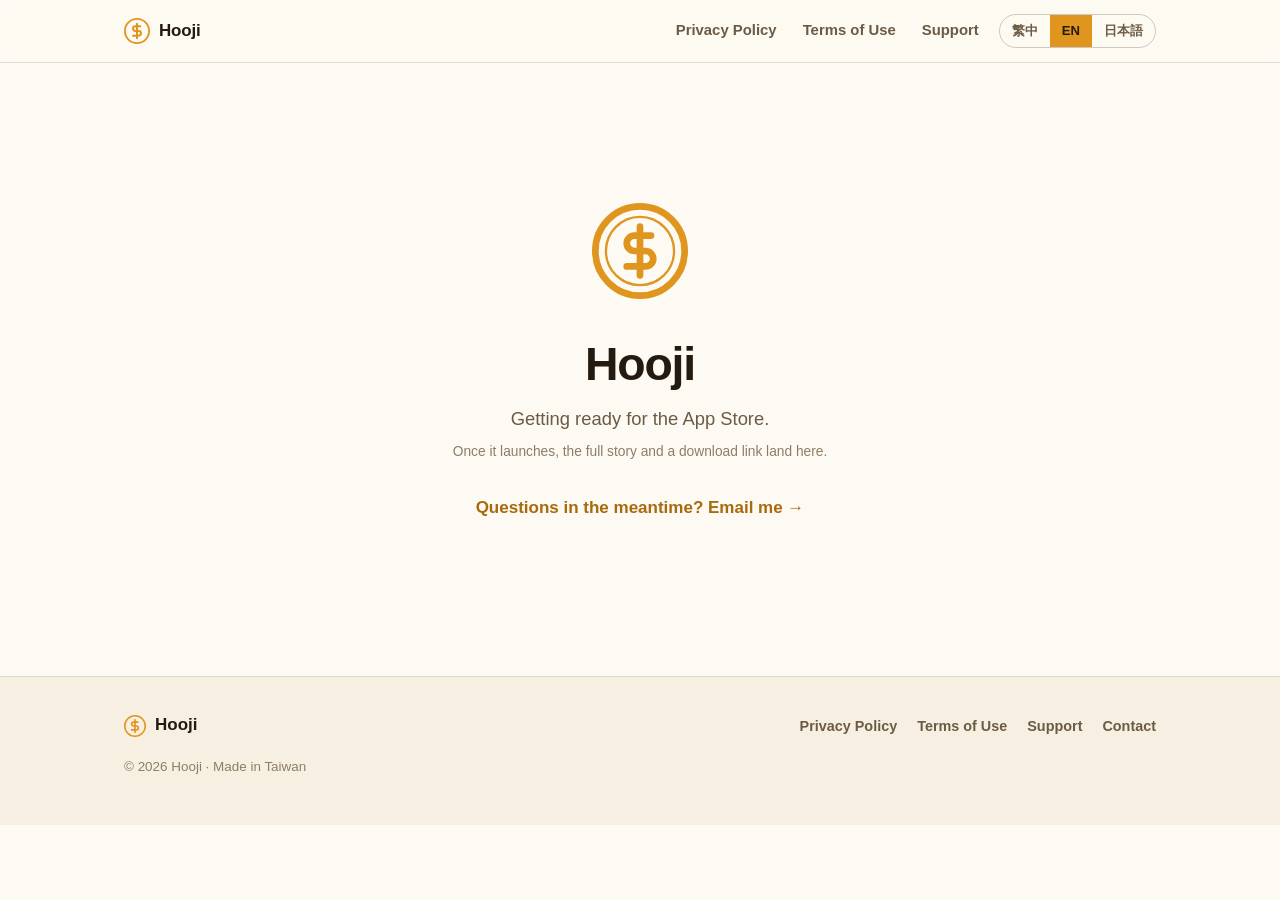
==== commit d5d55372: "日文在地化、英文版改美元定價、SEO 標題、移除 Siri 宣稱 四批改動一次收：  【日文在地化】全站補上 ja：i18n.js 第三份字典（121 鍵）、privacy／terms／ suppor" ====
--- a/index.html
+++ b/index.html
@@ -35,6 +35,7 @@
       <span class="lang-switch" role="group" aria-label="Language">
         <button type="button" data-lang="zh">繁中</button>
         <button type="button" data-lang="en">EN</button>
+        <button type="button" data-lang="ja">日本語</button>
       </span>
     </nav>
   </div>
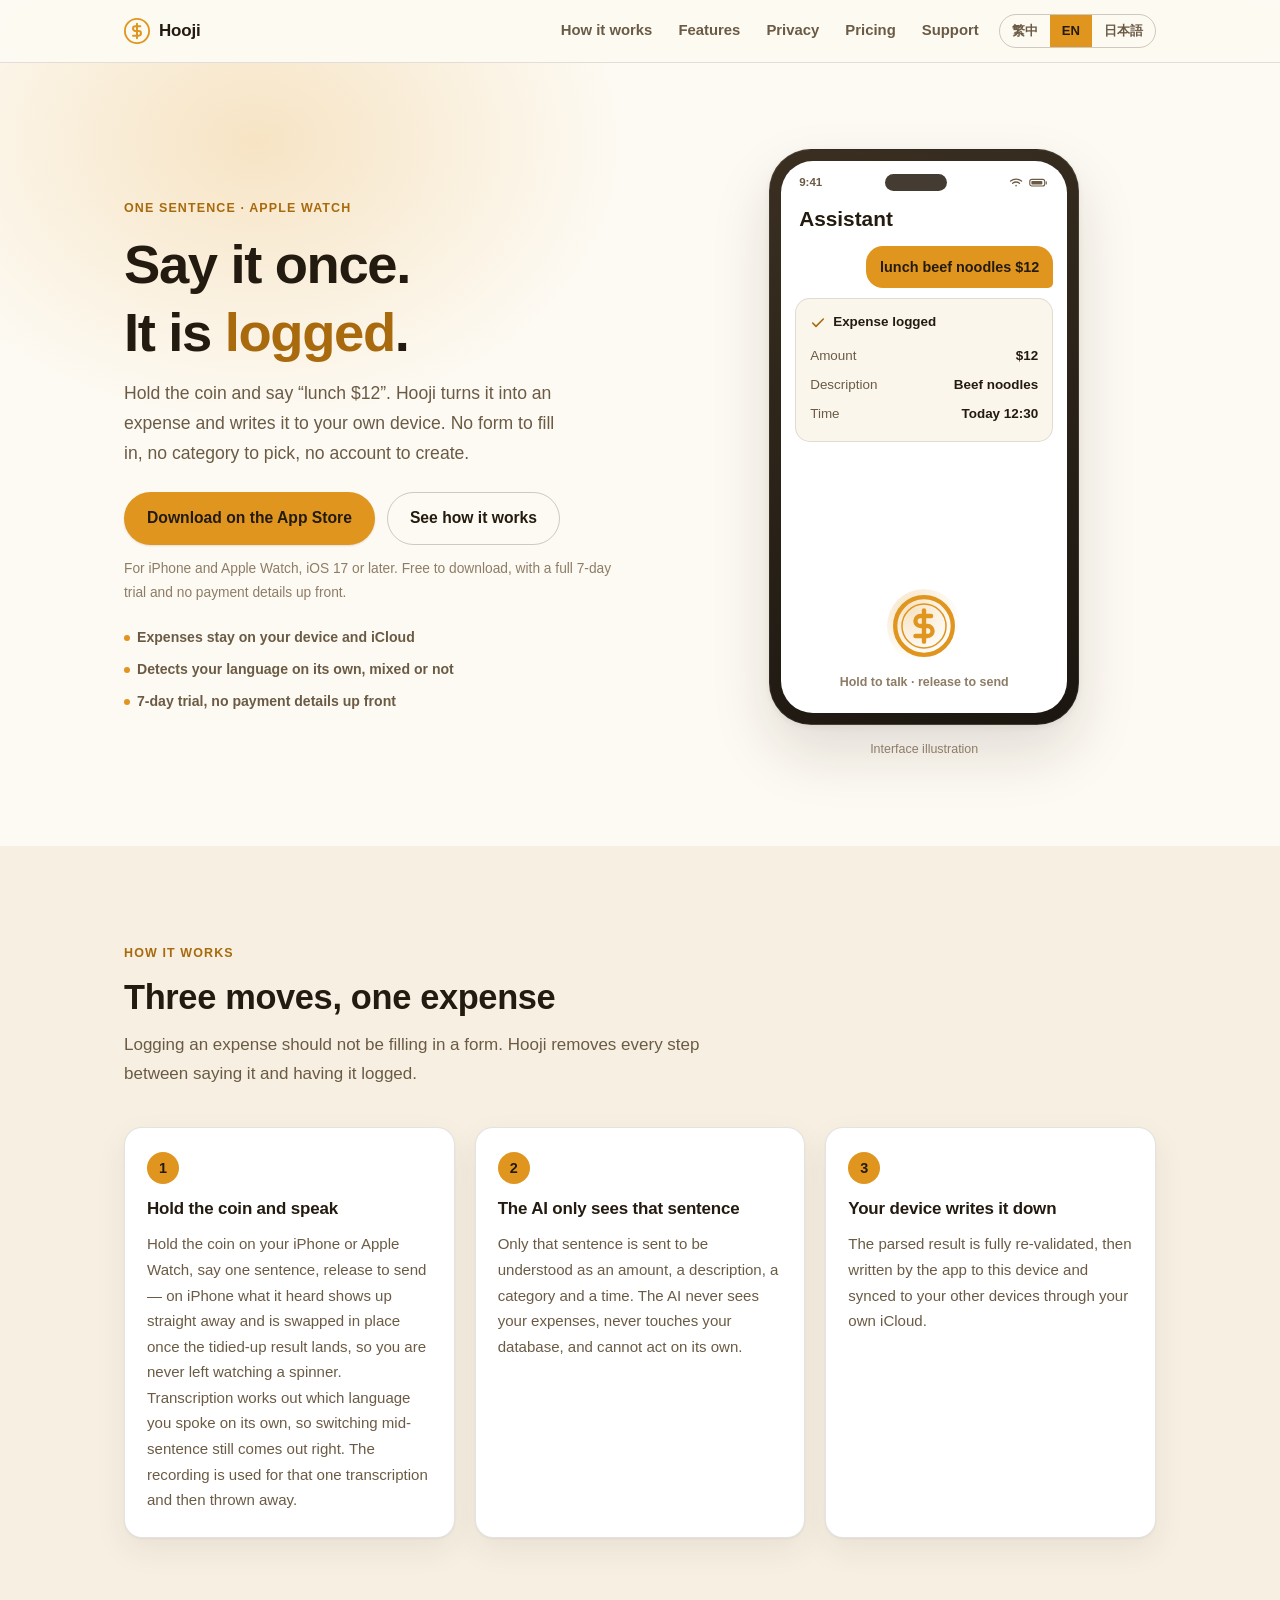
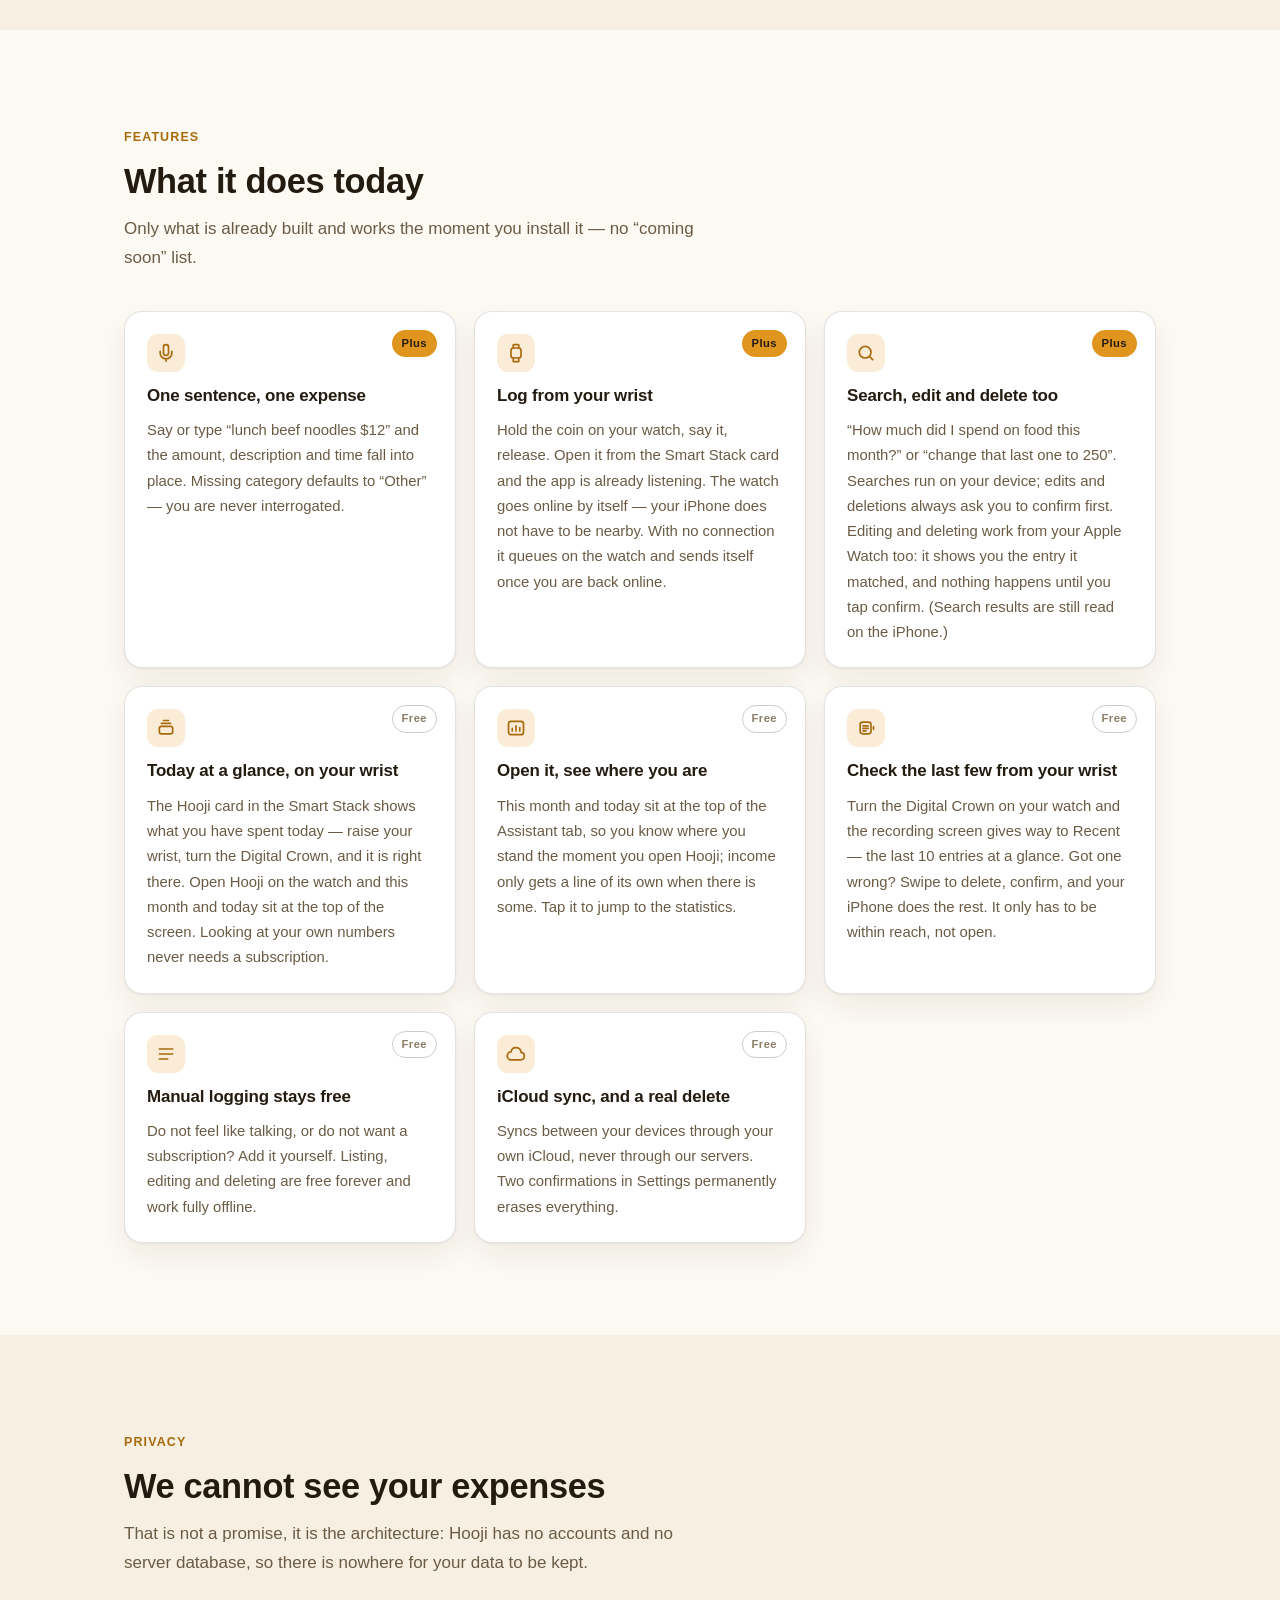
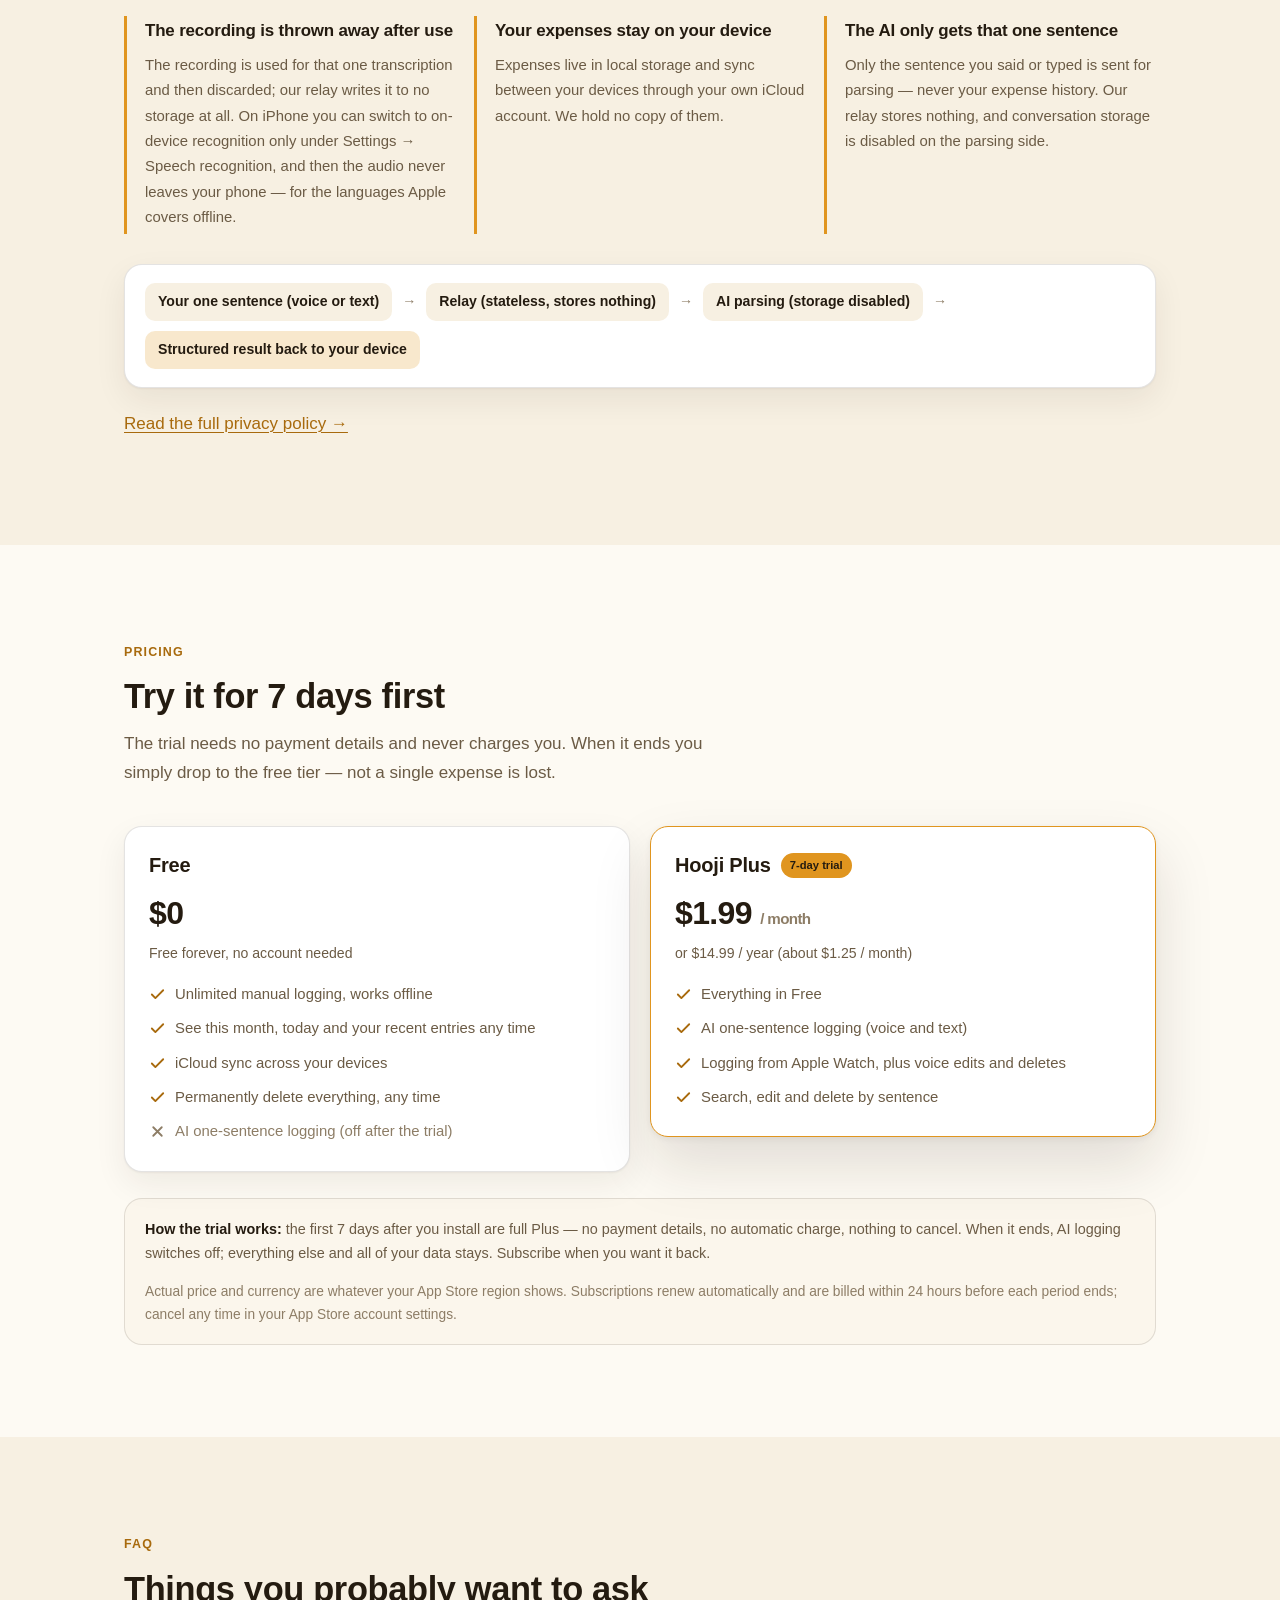
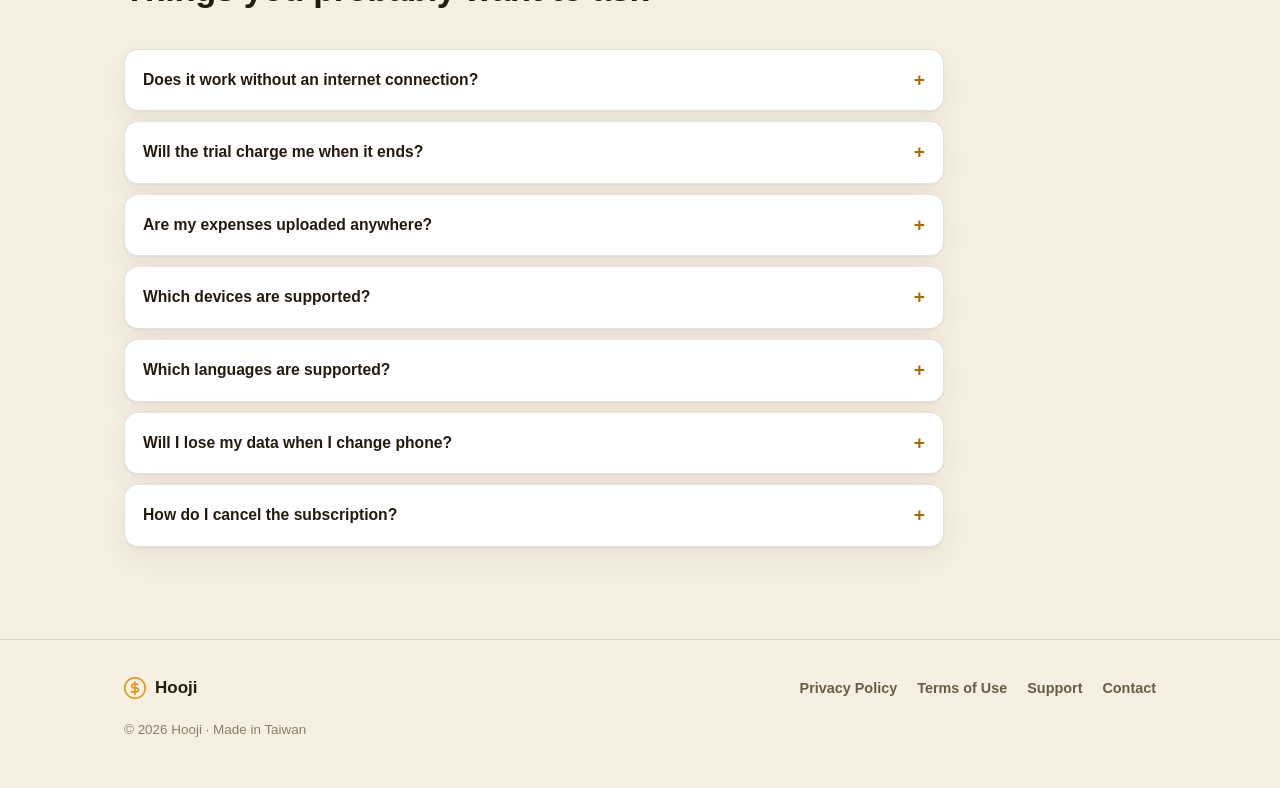
==== commit 3f1813e4: "官網正式上線：首頁換成完整行銷頁、開放收錄、接上 App Store 連結 夥計 2026-08-01 通過 App Review，解除上架前的「藏起來」安排。 照 README 的六步清單逐項執行：" ====
--- a/index.html
+++ b/index.html
@@ -1,17 +1,21 @@
 <!DOCTYPE html>
-<!-- 上架前的暫時首頁：只放品牌與聯絡方式，**不透露功能、定價、截圖**。
-     完整的行銷首頁保留在 home-full.html（刻意不列入 deploy.yml 的發佈清單，
-     所以不會出現在正式站上）。App Store 上架後把 home-full.html 換回 index.html，
-     並移除本頁與各頁的 noindex、還原 robots.txt。步驟見 README「上架後恢復官網」。 -->
+<!-- 夥計（Hooji）官網。內容只描述「已經實作」的功能——列出未實作項目會踩 App Review 2.3.1。
+     上線前待替換項目見 README「上線前替換」。 -->
 <html lang="zh-Hant">
 <head>
 <meta charset="utf-8">
 <meta name="viewport" content="width=device-width, initial-scale=1">
-<title data-i18n="soon_title">夥計 Hooji — 即將推出</title>
-<meta name="description" data-i18n-attr="content" data-i18n="soon_desc" content="夥計（Hooji）正在準備上架，敬請期待。">
-<!-- 上架前不希望被搜尋引擎收錄；正式公開時連同 robots.txt 一起還原 -->
-<meta name="robots" content="noindex, nofollow">
+<title data-i18n="meta_title">夥計 Hooji — AI 語音記帳，說一句話帳就記好了</title>
+<meta name="description" data-i18n-attr="content" data-i18n="meta_desc" content="夥計是 iPhone 與 Apple Watch 上的 AI 語音記帳 App：押住金幣說一句話就完成一筆支出。帳目只存在你的裝置與 iCloud，我們不留存。">
 <meta name="theme-color" content="#e0951f">
+<meta property="og:title" data-i18n-attr="content" data-i18n="meta_title" content="夥計 Hooji — AI 語音記帳，說一句話帳就記好了">
+<!-- og:description 的 fallback 必須與 meta_desc 逐字相同：爬蟲多半不執行 JS，抓到的就是這一份 -->
+<meta property="og:description" data-i18n-attr="content" data-i18n="meta_desc" content="夥計是 iPhone 與 Apple Watch 上的 AI 語音記帳 App：押住金幣說一句話就完成一筆支出。帳目只存在你的裝置與 iCloud，我們不留存。">
+<meta property="og:type" content="website">
+<!-- og:image／og:url 必須是絕對網址，社群平台的爬蟲不會解析相對路徑。換自訂網域時這兩行要一起改。 -->
+<meta property="og:url" content="https://chshlingit.github.io/hooji-site/">
+<meta property="og:image" content="https://chshlingit.github.io/hooji-site/assets/og.png">
+<meta name="twitter:card" content="summary_large_image">
 <link rel="icon" href="assets/favicon.svg" type="image/svg+xml">
 <link rel="apple-touch-icon" href="assets/apple-touch-icon.png">
 <link rel="stylesheet" href="style.css">
@@ -20,7 +24,7 @@
 
 <header class="site">
   <div class="wrap">
-    <a class="brand" href="index.html">
+    <a class="brand" href="#top">
       <svg class="coin" viewBox="0 0 100 100" fill="none" stroke="currentColor" stroke-linecap="round" aria-hidden="true">
         <circle cx="50" cy="50" r="46.5" stroke-width="7"/>
         <path d="M 50 21.95 V 78.05" stroke-width="7.6"/>
@@ -29,8 +33,10 @@
       <span data-i18n="brand">夥計</span><span class="en-name" data-i18n="brand_sub">Hooji</span>
     </a>
     <nav class="top">
-      <a href="privacy.html" data-i18n="foot_privacy">隱私權政策</a>
-      <a href="terms.html" data-i18n="foot_terms">使用條款</a>
+      <a href="#how" data-i18n="nav_how">怎麼運作</a>
+      <a href="#features" data-i18n="nav_features">功能</a>
+      <a href="#privacy" data-i18n="nav_privacy">隱私</a>
+      <a href="#pricing" data-i18n="nav_pricing">方案</a>
       <a href="support.html" data-i18n="nav_support">支援</a>
       <span class="lang-switch" role="group" aria-label="Language">
         <button type="button" data-lang="zh">繁中</button>
@@ -41,21 +47,270 @@
   </div>
 </header>
 
-<section class="soon">
-  <div class="wrap">
-    <svg class="soon-coin" viewBox="0 0 100 100" fill="none" stroke="currentColor" stroke-linecap="round" aria-hidden="true">
-      <circle cx="50" cy="50" r="46.5" stroke-width="7"/>
-      <circle cx="50" cy="50" r="35.5" stroke-width="2.4"/>
-      <path d="M 50 24.7 V 75.3" stroke-width="7"/>
-      <path d="M 61.5 33.9 H 44.25 A 8.05 8.05 0 0 0 44.25 50
-               H 55.75 A 8.05 8.05 0 0 1 55.75 66.1 H 36.2" stroke-width="7"/>
-    </svg>
-    <h1 data-i18n="soon_h1">夥計 Hooji</h1>
-    <p class="tag" data-i18n="soon_tag">正在準備上架 App Store。</p>
-    <p class="small" data-i18n="soon_note">上架後，這裡會放上完整介紹與下載連結。</p>
-    <p class="soon-contact">
-      <a href="mailto:hooji.app@gmail.com" data-i18n="soon_contact">有問題想先聊聊？寫信給我 →</a>
-    </p>
+<!-- ============ HERO ============ -->
+<section class="hero" id="top">
+  <div class="wrap hero-grid">
+    <div class="hero-copy">
+      <span class="eyebrow" data-i18n="hero_eyebrow">一句話記帳 · Apple Watch</span>
+      <h1 data-i18n-html="hero_h1">說一句話，<br><span class="hl">帳就記好了</span>。</h1>
+      <p class="tag" data-i18n="hero_tag">押住金幣說「午餐 120」，夥計就把它整理成一筆支出，寫進你自己的裝置。沒有欄位要填、沒有分類要選、沒有帳號要註冊。</p>
+      <p class="cta">
+        <a class="btn" href="https://apps.apple.com/app/id6795160570" data-i18n="hero_cta1">在 App Store 下載</a>
+        <a class="btn alt" href="#how" data-i18n="hero_cta2">看看怎麼運作</a>
+      </p>
+      <p class="small" data-i18n="hero_note">夥計正在開發中，上架後這裡會換成下載連結。</p>
+      <ul class="hero-badges">
+        <li><span class="dot"></span><span data-i18n="hero_b1">帳目只存在你的裝置與 iCloud</span></li>
+        <li><span class="dot"></span><span data-i18n="hero_b2">自動判斷語言，夾雜著講也聽得準</span></li>
+        <li><span class="dot"></span><span data-i18n="hero_b3">7 天試用，不必先綁付款</span></li>
+      </ul>
+    </div>
+
+    <div class="phone-stage">
+      <div>
+        <div class="phone" aria-hidden="true">
+          <div class="phone-screen">
+            <div class="phone-bar">
+              <span>9:41</span><span class="notch"></span>
+              <span class="status-icons">
+                <svg viewBox="0 0 20 14" fill="none" stroke="currentColor" stroke-width="1.6" stroke-linecap="round"><path d="M2 5.2a11 11 0 0 1 14 0M4.6 8a7.4 7.4 0 0 1 8.8 0"/><circle cx="9" cy="11" r="1" fill="currentColor" stroke="none"/></svg>
+                <svg viewBox="0 0 26 14" fill="none" stroke="currentColor" stroke-width="1.4"><rect x="1" y="3" width="19" height="8.5" rx="2.6"/><rect x="3" y="5" width="14" height="4.5" rx="1.2" fill="currentColor" stroke="none"/><path d="M22 6v3" stroke-linecap="round"/></svg>
+              </span>
+            </div>
+            <div class="phone-title" data-i18n="ph_title">夥計</div>
+            <div class="phone-body">
+              <div class="bubble" data-i18n="ph_bubble">今天午餐牛肉麵 180 元</div>
+              <div class="rec-card">
+                <div class="rc-title">
+                  <svg viewBox="0 0 24 24" fill="none" stroke="currentColor" stroke-width="2.4" stroke-linecap="round" stroke-linejoin="round"><path d="M20 6 9 17l-5-5"/></svg>
+                  <span data-i18n="ph_card_title">已記下這筆支出</span>
+                </div>
+                <div class="rec-row"><span data-i18n="ph_amount">金額</span><b data-i18n="ph_amount_v">NT$180</b></div>
+                <div class="rec-row"><span data-i18n="ph_desc">內容</span><b data-i18n="ph_desc_v">牛肉麵</b></div>
+                <div class="rec-row"><span data-i18n="ph_time">時間</span><b data-i18n="ph_time_v">今天 12:30</b></div>
+              </div>
+            </div>
+            <div class="phone-foot">
+              <span class="coin-btn">
+                <svg class="coin" viewBox="0 0 100 100" fill="none" stroke="currentColor" stroke-linecap="round">
+                  <circle cx="50" cy="50" r="46.5" stroke-width="7"/>
+                  <circle cx="50" cy="50" r="35.5" stroke-width="2.4"/>
+                  <path d="M 50 24.7 V 75.3" stroke-width="7"/>
+                  <path d="M 61.5 33.9 H 44.25 A 8.05 8.05 0 0 0 44.25 50 H 55.75 A 8.05 8.05 0 0 1 55.75 66.1 H 36.2" stroke-width="7"/>
+                </svg>
+              </span>
+              <span class="hold-hint" data-i18n="ph_hold">押住說話 · 放開就送出</span>
+            </div>
+          </div>
+        </div>
+        <p class="phone-caption" data-i18n="ph_caption">介面示意圖</p>
+      </div>
+    </div>
+  </div>
+</section>
+
+<!-- ============ 怎麼運作 ============ -->
+<section class="block tint" id="how">
+  <div class="wrap">
+    <div class="section-head">
+      <span class="eyebrow" data-i18n="how_eyebrow">怎麼運作</span>
+      <h2 data-i18n="how_h2">三個動作，一筆帳</h2>
+      <p class="sub" data-i18n="how_sub">記一筆帳不該是填表。夥計把「說出來」到「記好了」之間的每一步都拿掉。</p>
+    </div>
+    <div class="steps">
+      <div class="step">
+        <div class="n">1</div>
+        <h3 data-i18n="s1_h">押住金幣，說一句話</h3>
+        <p data-i18n="s1_p">在 iPhone 或 Apple Watch 上押住金幣說話，放開就送出——iPhone 上會先把聽到的內容顯示出來，整理好的結果到了再原地換上，不必盯著轉圈。辨識會自動判斷你講的是哪種語言，一句話裡夾雜著講也聽得準；那段錄音只用於這一次辨識，轉成文字後就丟掉。</p>
+      </div>
+      <div class="step">
+        <div class="n">2</div>
+        <h3 data-i18n="s2_h">AI 只看到那一句話</h3>
+        <p data-i18n="s2_p">只有那句話會送去理解成金額、內容、分類與時間。AI 看不到你的帳目、碰不到你的資料庫，也不能自己動手。</p>
+      </div>
+      <div class="step">
+        <div class="n">3</div>
+        <h3 data-i18n="s3_h">你的裝置寫下這筆帳</h3>
+        <p data-i18n="s3_p">解析結果經過完整驗證後，由 App 寫進這台裝置，並透過你自己的 iCloud 同步到你的其他裝置。</p>
+      </div>
+    </div>
+  </div>
+</section>
+
+<!-- ============ 功能 ============ -->
+<section class="block" id="features">
+  <div class="wrap">
+    <div class="section-head">
+      <span class="eyebrow" data-i18n="feat_eyebrow">功能</span>
+      <h2 data-i18n="feat_h2">目前做得到的事</h2>
+      <p class="sub" data-i18n="feat_sub">這裡只列已經做好、你裝上就能用的功能——沒有「即將推出」的清單。</p>
+    </div>
+    <div class="cards">
+      <div class="card">
+        <span class="tier plus">Plus</span>
+        <div class="ic"><svg viewBox="0 0 24 24" fill="none" stroke="currentColor" stroke-width="2" stroke-linecap="round" stroke-linejoin="round"><path d="M12 2a3 3 0 0 0-3 3v7a3 3 0 0 0 6 0V5a3 3 0 0 0-3-3z"/><path d="M19 10v2a7 7 0 0 1-14 0v-2M12 19v3"/></svg></div>
+        <h3 data-i18n="f1_h">一句話記帳</h3>
+        <p data-i18n="f1_p">說或打一句「午餐牛肉麵 180」，金額、內容、時間自動就位。缺分類就用「其他」，不會回頭問你一堆問題。</p>
+      </div>
+      <div class="card">
+        <span class="tier plus">Plus</span>
+        <div class="ic"><svg viewBox="0 0 24 24" fill="none" stroke="currentColor" stroke-width="2" stroke-linecap="round" stroke-linejoin="round"><rect x="6" y="6" width="12" height="12" rx="3"/><path d="M9 6 8.5 2.8A1 1 0 0 1 9.5 2h5a1 1 0 0 1 1 1.2L15 6M9 18l-.5 3.2a1 1 0 0 0 1 1.2h5a1 1 0 0 0 1-1.2L15 18"/></svg></div>
+        <h3 data-i18n="f2_h">Apple Watch 抬手就記</h3>
+        <p data-i18n="f2_p">錶面上押住金幣說一句，放開就送出；從 Smart Stack 卡片點進來時，App 會直接開始聽。手錶自己連網完成辨識，iPhone 不必在旁邊；沒有網路時先留在手錶上排隊，回到線上自動送出。</p>
+      </div>
+      <div class="card">
+        <span class="tier plus">Plus</span>
+        <div class="ic"><svg viewBox="0 0 24 24" fill="none" stroke="currentColor" stroke-width="2" stroke-linecap="round" stroke-linejoin="round"><circle cx="11" cy="11" r="7"/><path d="m20 20-3.5-3.5"/></svg></div>
+        <h3 data-i18n="f4_h">也能查、能改、能刪</h3>
+        <p data-i18n="f4_p">「這個月吃飯花多少？」、「把剛剛那筆改成 250」。查詢在你的裝置上跑；修改與刪除一定先讓你確認才動手。修改與刪除在 Apple Watch 上說也可以：錶上會先秀出比對到的那一筆，按下確認才執行（查詢結果仍要在 iPhone 上看）。</p>
+      </div>
+      <!-- 以下四張是免費層：看自己的數字與手動記帳不經 AI 權益判斷
+           （AccessLevel.isAIEnabled 只擋 AI 一句話記帳）。徽章別跟著手錶／AI 一起標成 Plus。 -->
+      <div class="card">
+        <span class="tier" data-i18n="tier_free">免費</span>
+        <div class="ic"><svg viewBox="0 0 24 24" fill="none" stroke="currentColor" stroke-width="2" stroke-linecap="round" stroke-linejoin="round"><rect x="4" y="10" width="16" height="9" rx="2.5"/><path d="M6.5 6.5h11M9 3h6"/></svg></div>
+        <h3 data-i18n="f3_h">今天花多少，抬腕就看到</h3>
+        <p data-i18n="f3_p">夥計的 Smart Stack 卡片把今天花了多少放在錶面上，抬腕轉一下數位錶冠就看到。打開手錶上的夥計，本月與今日的金額也在最上面——看自己的數字不必訂閱。</p>
+      </div>
+      <div class="card">
+        <span class="tier" data-i18n="tier_free">免費</span>
+        <div class="ic"><svg viewBox="0 0 24 24" fill="none" stroke="currentColor" stroke-width="2" stroke-linecap="round" stroke-linejoin="round"><rect x="3" y="4" width="18" height="16" rx="3"/><path d="M7.5 15.5v-3M12 15.5v-6M16.5 15.5v-4"/></svg></div>
+        <h3 data-i18n="f7_h">打開就看到現在花多少</h3>
+        <p data-i18n="f7_p">夥計分頁最上面常駐本月與今日的支出，打開 App 一眼就知道現在的狀況；有收入才會另外列一行。點一下就跳到統計，看分類佔比與趨勢。</p>
+      </div>
+      <div class="card">
+        <span class="tier" data-i18n="tier_free">免費</span>
+        <div class="ic"><svg viewBox="0 0 24 24" fill="none" stroke="currentColor" stroke-width="2" stroke-linecap="round" stroke-linejoin="round"><rect x="5" y="5" width="13" height="14" rx="3"/><path d="M8.5 9.5h6M8.5 12.5h6M8.5 15.5h3.5M21 10.5v3"/></svg></div>
+        <h3 data-i18n="f8_h">手錶上核對剛剛那筆</h3>
+        <p data-i18n="f8_p">在手錶上轉一下數位錶冠，就從錄音畫面切到「最近記錄」，最近 10 筆一目了然。記錯了就左滑刪除，確認之後由 iPhone 完成——手錶和 iPhone 連得上就行，不必打開 App。</p>
+      </div>
+      <div class="card">
+        <span class="tier" data-i18n="tier_free">免費</span>
+        <div class="ic"><svg viewBox="0 0 24 24" fill="none" stroke="currentColor" stroke-width="2" stroke-linecap="round" stroke-linejoin="round"><path d="M4 6h16M4 12h16M4 18h10"/></svg></div>
+        <h3 data-i18n="f5_h">手動記帳永遠免費</h3>
+        <p data-i18n="f5_p">不想開口、或不想訂閱，就自己新增一筆。清單、編輯、刪除完全免費，也完全離線可用。</p>
+      </div>
+      <div class="card">
+        <span class="tier" data-i18n="tier_free">免費</span>
+        <div class="ic"><svg viewBox="0 0 24 24" fill="none" stroke="currentColor" stroke-width="2" stroke-linecap="round" stroke-linejoin="round"><path d="M17.5 19a4.5 4.5 0 0 0 .5-8.97A6 6 0 0 0 6.1 9.4 4 4 0 0 0 6.5 19h11z"/></svg></div>
+        <h3 data-i18n="f6_h">iCloud 同步，說刪就刪</h3>
+        <p data-i18n="f6_p">用你自己的 iCloud 在裝置之間同步，不經過我們的伺服器。設定裡按兩下確認，就能永久刪光所有資料。</p>
+      </div>
+    </div>
+  </div>
+</section>
+
+<!-- ============ 隱私 ============ -->
+<section class="block tint" id="privacy">
+  <div class="wrap">
+    <div class="section-head">
+      <span class="eyebrow" data-i18n="pri_eyebrow">隱私</span>
+      <h2 data-i18n="pri_h2">我們看不到你的帳</h2>
+      <p class="sub" data-i18n="pri_sub">這不是承諾，是架構決定的：夥計沒有帳號系統，也沒有伺服器資料庫，想留存也無處可留。</p>
+    </div>
+    <div class="privacy-grid">
+      <div class="p-item">
+        <h3 data-i18n="pri1_h">錄音用完就丟</h3>
+        <p data-i18n="pri1_p">那段錄音只用於當次辨識，轉成文字後就丟掉，中繼服務不寫入任何儲存。iPhone 上可在「設定 → 語音辨識」改成只用裝置端辨識，錄音就完全不離開手機（限 Apple 離線辨識支援的語言）。</p>
+      </div>
+      <div class="p-item">
+        <h3 data-i18n="pri2_h">帳目不離開你的裝置</h3>
+        <p data-i18n="pri2_p">支出存在裝置本機，並透過你自己的 iCloud 帳號在你的裝置之間同步。我們沒有你的帳目副本。</p>
+      </div>
+      <div class="p-item">
+        <h3 data-i18n="pri3_h">AI 只拿到那一句話</h3>
+        <p data-i18n="pri3_p">送去解析的只有你說（或打）的那一句話，不含你的任何歷史帳目。中繼服務不保存內容，解析端也關閉了對話保存。</p>
+      </div>
+    </div>
+    <div class="flow" aria-hidden="true">
+      <span class="node" data-i18n="fl1">你的那一句話（語音或文字）</span><span class="arr">→</span>
+      <span class="node" data-i18n="fl2">中繼（無狀態、不保存）</span><span class="arr">→</span>
+      <span class="node" data-i18n="fl3">AI 解析（關閉對話保存）</span><span class="arr">→</span>
+      <span class="node hot" data-i18n="fl4">結構化結果寫回你的裝置</span>
+    </div>
+    <p style="margin-top:22px"><a href="privacy.html" data-i18n="pri_link">閱讀完整隱私權政策 →</a></p>
+  </div>
+</section>
+
+<!-- ============ 方案 ============ -->
+<section class="block" id="pricing">
+  <div class="wrap">
+    <div class="section-head">
+      <span class="eyebrow" data-i18n="pr_eyebrow">方案</span>
+      <h2 data-i18n="pr_h2">先用 7 天，再決定</h2>
+      <p class="sub" data-i18n="pr_sub">試用不必先綁付款方式，也不會自動扣款。到期只是降級成免費層，資料一筆都不會少。</p>
+    </div>
+    <div class="plans">
+      <div class="plan">
+        <div class="plan-name"><h3 data-i18n="pr_free">免費</h3></div>
+        <div class="price" data-i18n="pr_free_price">NT$0</div>
+        <div class="price-alt" data-i18n="pr_free_note">永久免費，不需要帳號</div>
+        <ul>
+          <li><svg viewBox="0 0 24 24" fill="none" stroke="currentColor" stroke-width="2.6" stroke-linecap="round" stroke-linejoin="round"><path d="M20 6 9 17l-5-5"/></svg><span data-i18n="pr_f1">手動記帳無限，離線可用</span></li>
+          <li><svg viewBox="0 0 24 24" fill="none" stroke="currentColor" stroke-width="2.6" stroke-linecap="round" stroke-linejoin="round"><path d="M20 6 9 17l-5-5"/></svg><span data-i18n="pr_f5">本月／今日與最近記錄隨時看得到</span></li>
+          <li><svg viewBox="0 0 24 24" fill="none" stroke="currentColor" stroke-width="2.6" stroke-linecap="round" stroke-linejoin="round"><path d="M20 6 9 17l-5-5"/></svg><span data-i18n="pr_f2">iCloud 跨裝置同步</span></li>
+          <li><svg viewBox="0 0 24 24" fill="none" stroke="currentColor" stroke-width="2.6" stroke-linecap="round" stroke-linejoin="round"><path d="M20 6 9 17l-5-5"/></svg><span data-i18n="pr_f3">隨時永久刪除全部資料</span></li>
+          <li class="off"><svg viewBox="0 0 24 24" fill="none" stroke="currentColor" stroke-width="2.6" stroke-linecap="round" stroke-linejoin="round"><path d="M18 6 6 18M6 6l12 12"/></svg><span data-i18n="pr_f4">AI 一句話記帳（試用期後關閉）</span></li>
+        </ul>
+      </div>
+      <div class="plan featured">
+        <div class="plan-name"><h3 data-i18n="pr_plus">夥計 Plus</h3><span class="badge" data-i18n="pr_badge">7 天試用</span></div>
+        <!-- 金額本身要有自己的 i18n 鍵：中文版標台幣、英文版標美元。
+             不能把 data-i18n 掛在外層 .price（textContent 會把 <small> 洗掉）。 -->
+        <div class="price"><span data-i18n="pr_monthly_price">NT$60</span> <small data-i18n="pr_permonth">/ 月</small></div>
+        <div class="price-alt" data-i18n="pr_yearly">或 NT$490 / 年（約 NT$41 / 月）</div>
+        <ul>
+          <li><svg viewBox="0 0 24 24" fill="none" stroke="currentColor" stroke-width="2.6" stroke-linecap="round" stroke-linejoin="round"><path d="M20 6 9 17l-5-5"/></svg><span data-i18n="pr_p1">免費方案的一切</span></li>
+          <li><svg viewBox="0 0 24 24" fill="none" stroke="currentColor" stroke-width="2.6" stroke-linecap="round" stroke-linejoin="round"><path d="M20 6 9 17l-5-5"/></svg><span data-i18n="pr_p2">AI 一句話記帳（語音與文字）</span></li>
+          <li><svg viewBox="0 0 24 24" fill="none" stroke="currentColor" stroke-width="2.6" stroke-linecap="round" stroke-linejoin="round"><path d="M20 6 9 17l-5-5"/></svg><span data-i18n="pr_p3">Apple Watch 記帳，並用一句話修改、刪除</span></li>
+          <li><svg viewBox="0 0 24 24" fill="none" stroke="currentColor" stroke-width="2.6" stroke-linecap="round" stroke-linejoin="round"><path d="M20 6 9 17l-5-5"/></svg><span data-i18n="pr_p5">用一句話查詢、修改、刪除</span></li>
+        </ul>
+      </div>
+    </div>
+    <div class="trial-note">
+      <p data-i18n-html="pr_trial"><strong>試用怎麼算：</strong>第一次安裝後 7 天內是完整的 Plus，不必先綁付款方式、不會自動扣款、也不用取消。到期後 AI 記帳關閉，其餘功能與全部資料留著，想要再訂閱。</p>
+      <p class="small" style="margin:0" data-i18n="pr_price_note">實際價格與幣別以你的 App Store 地區顯示為準。訂閱為自動續訂，於每期結束前 24 小時內扣款，可隨時在 App Store 帳號設定取消。</p>
+    </div>
+  </div>
+</section>
+
+<!-- ============ FAQ ============ -->
+<section class="block tint" id="faq">
+  <div class="wrap">
+    <div class="section-head">
+      <span class="eyebrow" data-i18n="faq_eyebrow">常見問題</span>
+      <h2 data-i18n="faq_h2">你可能想先問的</h2>
+    </div>
+    <div class="faq">
+      <details>
+        <summary data-i18n="q1">沒有網路可以用嗎？</summary>
+        <p data-i18n="a1">手動記帳、瀏覽與編輯完全離線可用。AI 一句話記帳需要連線——那句話必須送出去才能被理解。</p>
+      </details>
+      <details>
+        <summary data-i18n="q2">試用到期會自動扣款嗎？</summary>
+        <p data-i18n="a2">不會。試用完全不需要付款方式，到期直接降級成免費層，不必記得取消。</p>
+      </details>
+      <details>
+        <summary data-i18n="q3">我的帳目會被上傳嗎？</summary>
+        <p data-i18n="a3">不會。離開裝置的只有你當次說的那一句話——語音記帳時是那段短錄音，辨識完就丟。金額、商家、分類這些紀錄只存在你的裝置與你自己的 iCloud。</p>
+      </details>
+      <details>
+        <summary data-i18n="q4">支援哪些裝置？</summary>
+        <p data-i18n="a4">iPhone（iOS 17 以上）與 Apple Watch（watchOS 10 以上）。手錶記帳只需要手錶能連上網路，iPhone 不必在旁邊；用語音修改、刪除，或在手錶上刪掉某一筆，則需要手錶和 iPhone 連得上（iPhone 不必打開 App）。</p>
+      </details>
+      <details>
+        <summary data-i18n="q5">支援哪些語言？</summary>
+        <p data-i18n="a5">介面提供繁體中文、英文與日文。語音辨識會自動判斷你講的是哪種語言，夾雜多種語言也聽得準；AI 解析看得懂日常說法，例如「午餐 120」「lunch 120」或「ランチ 980円」。</p>
+      </details>
+      <details>
+        <summary data-i18n="q6">換手機資料會不見嗎？</summary>
+        <p data-i18n="a6">只要登入同一個 iCloud 帳號，資料會自動同步到新裝置。因為沒有帳號系統，也就沒有密碼可以忘記。</p>
+      </details>
+      <details>
+        <summary data-i18n="q7">要怎麼取消訂閱？</summary>
+        <p data-i18n="a7">在 App 內「設定 → 管理訂閱」，或 iPhone 的「設定 → 你的名字 → 訂閱項目」。取消後仍可使用到當期結束。</p>
+      </details>
+    </div>
   </div>
 </section>
 
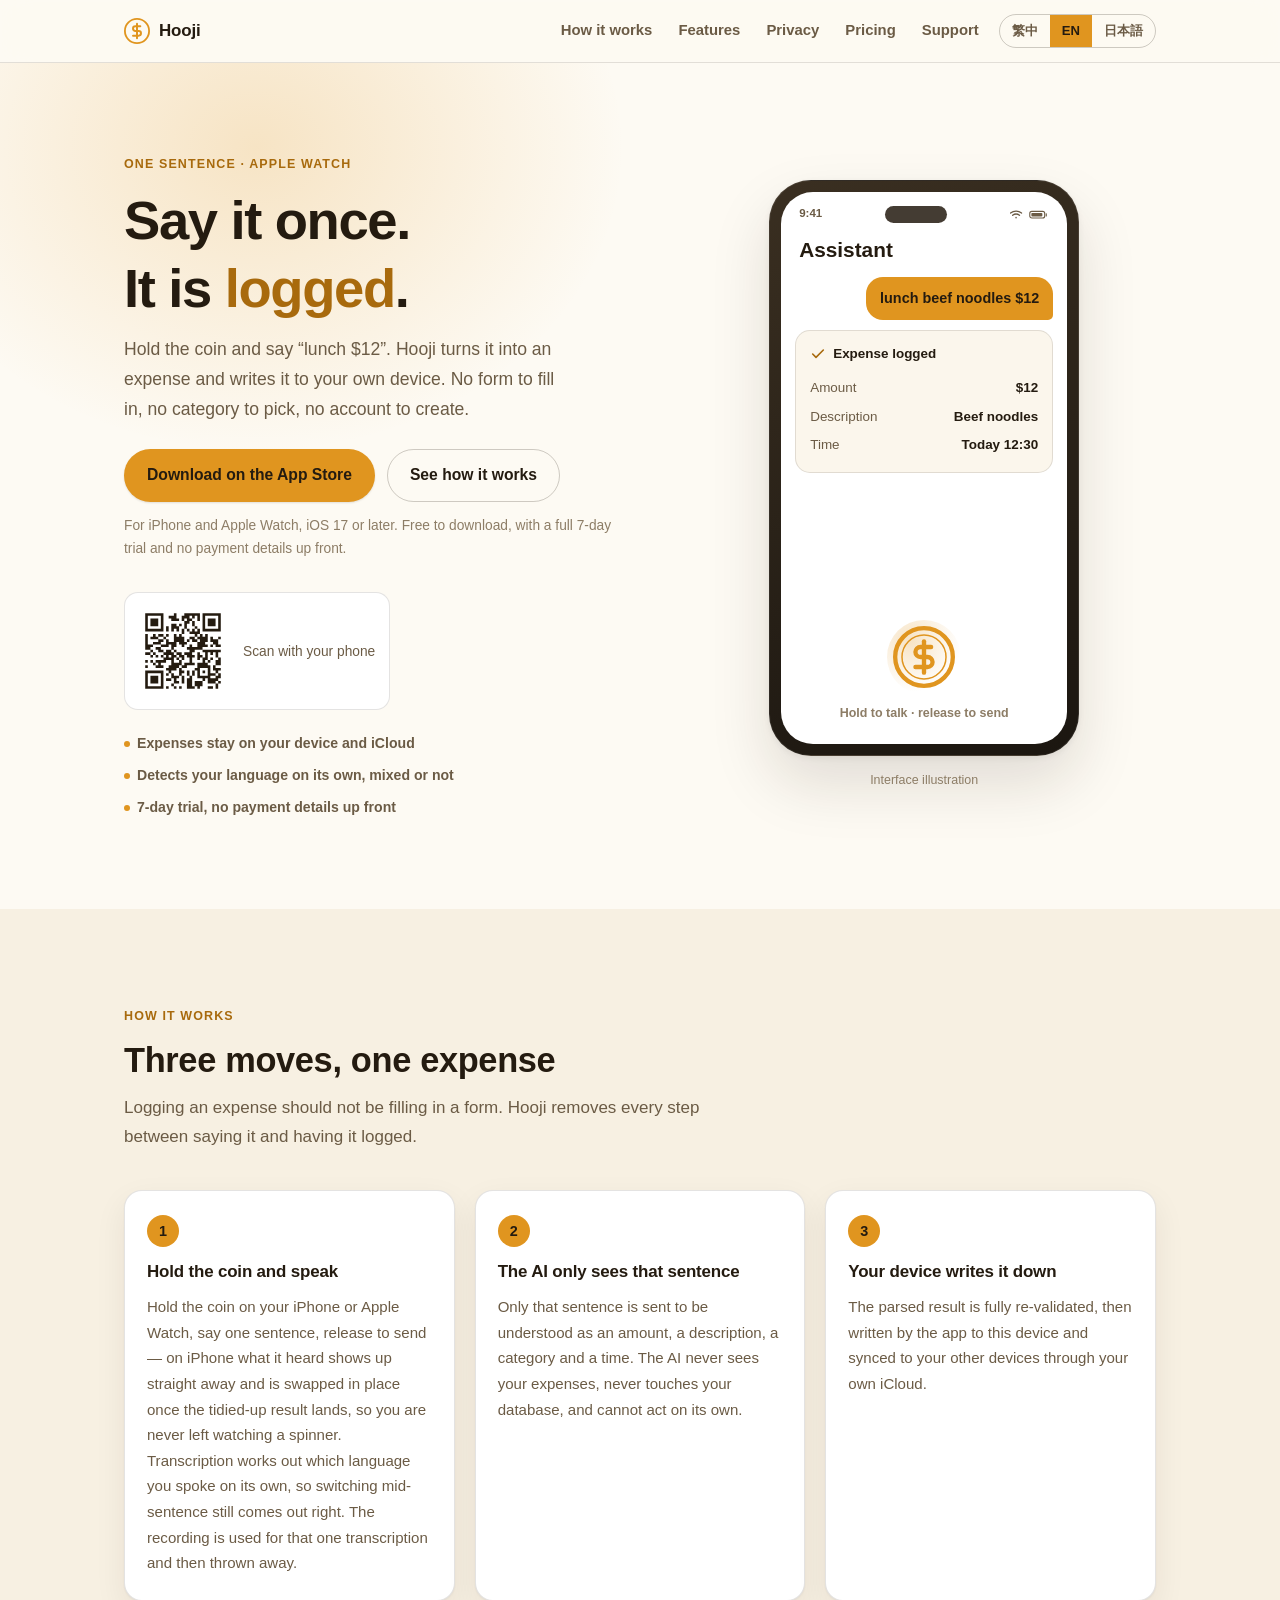
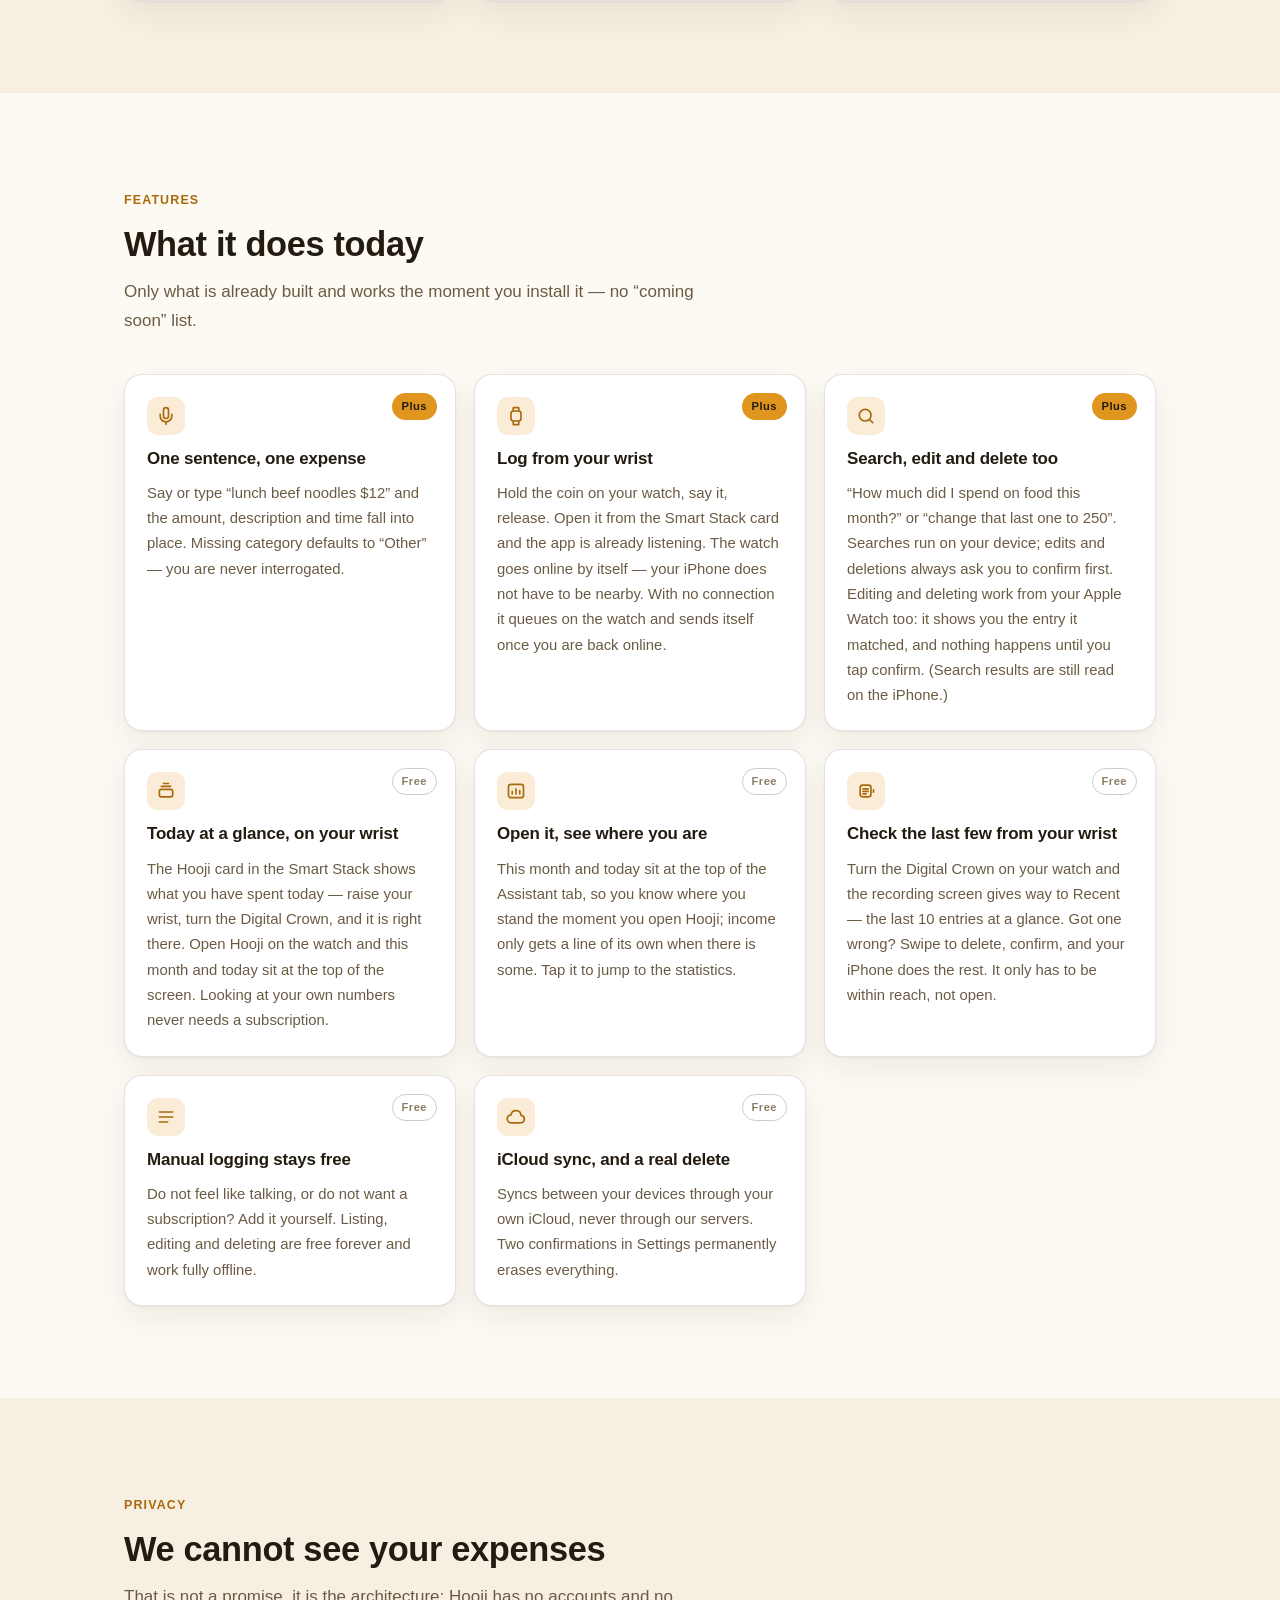
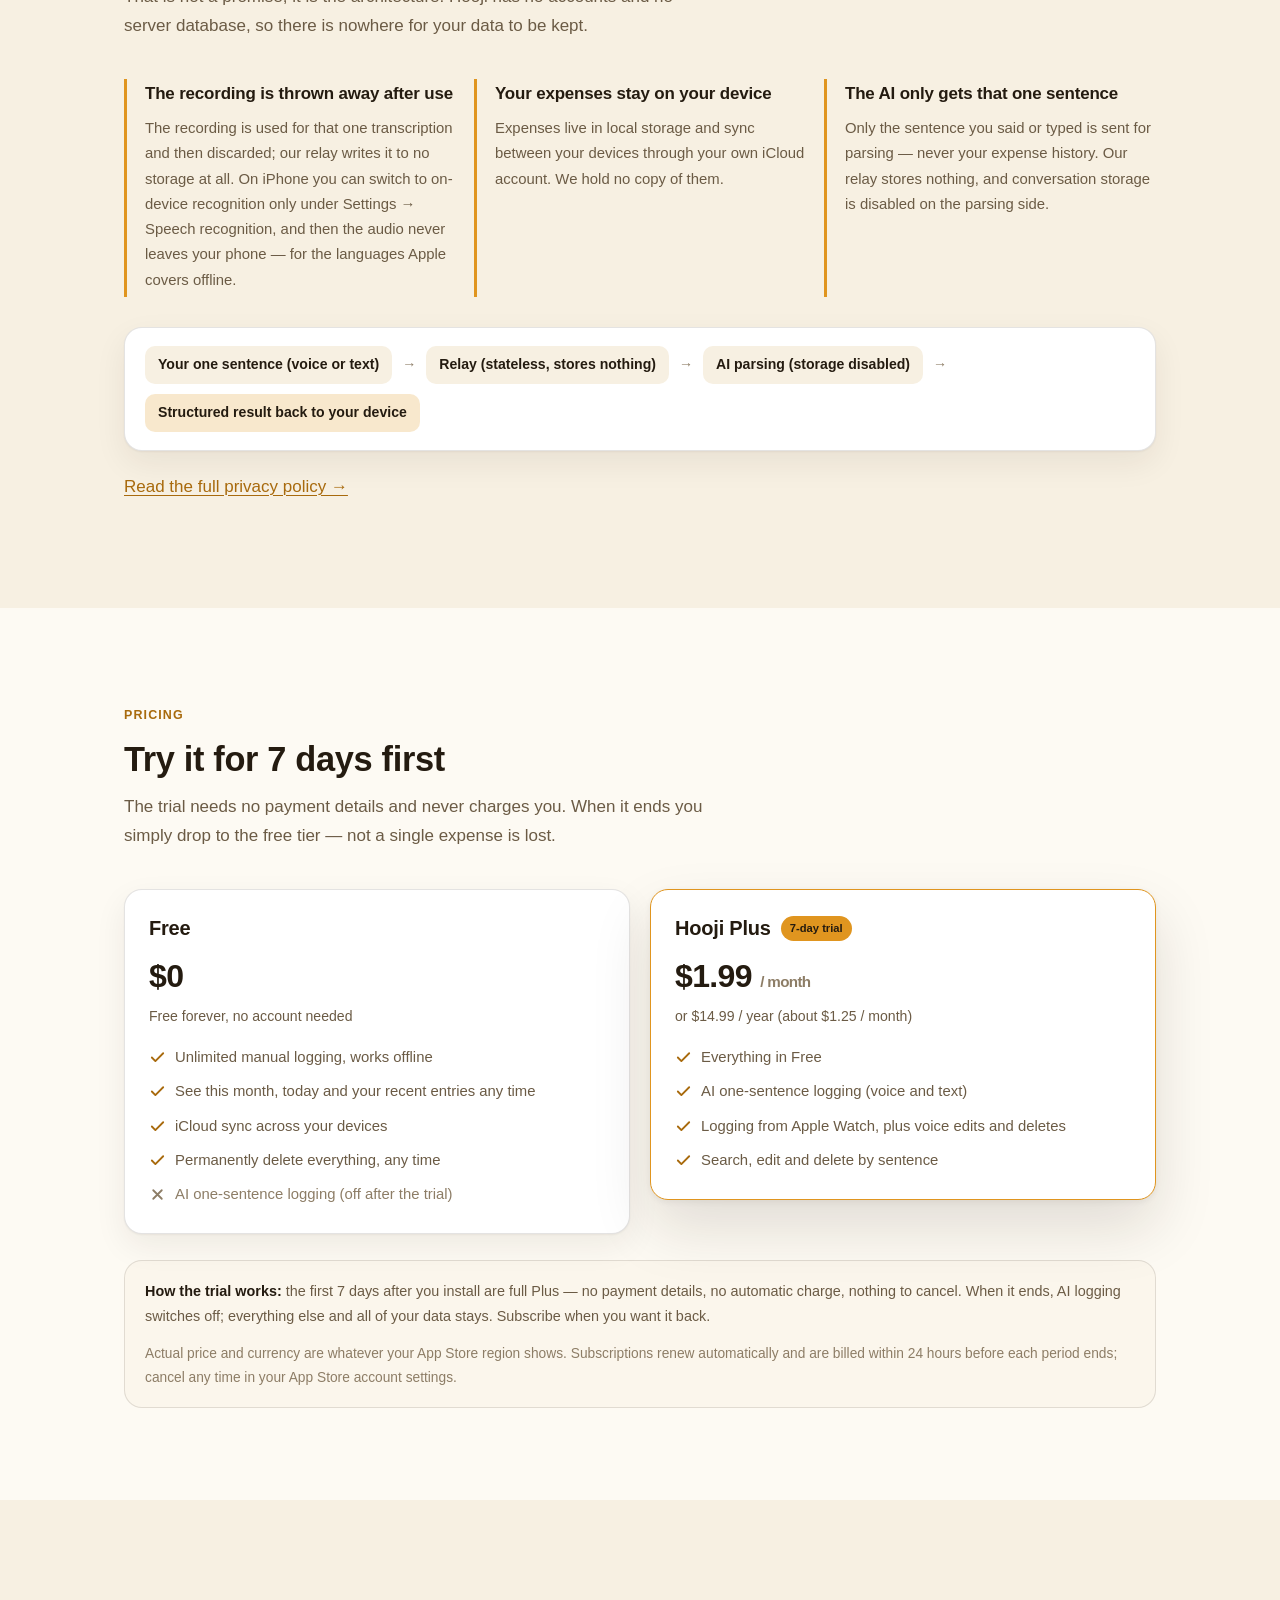
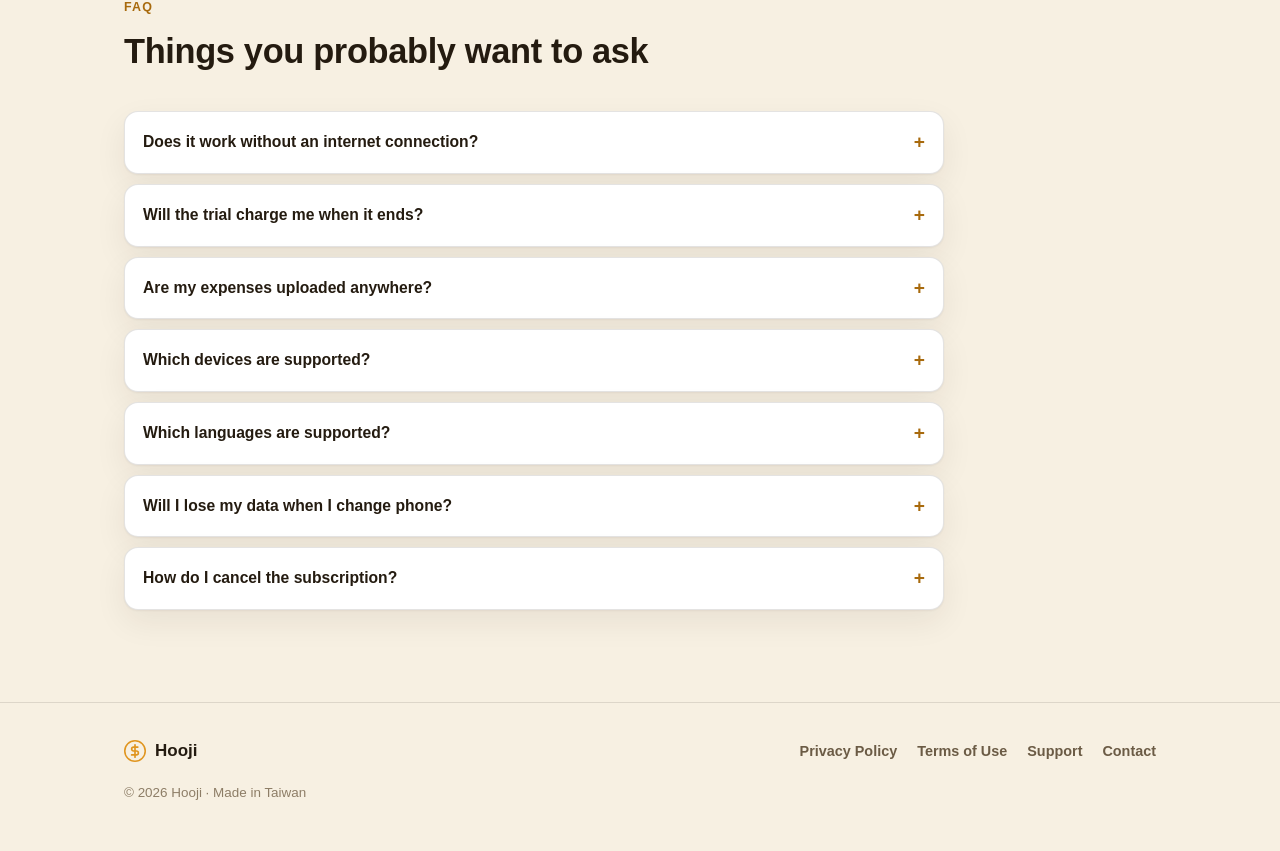
==== commit c99592e0: "首頁加桌機專用的下載 QR 桌機訪客點 App Store 連結會看到一個**沒有安裝按鈕**的頁面——Mac 裝不了 iPhone App，這是所有 iOS App 的共同情況，但訪客會以為連結壞了" ====
--- a/index.html
+++ b/index.html
@@ -58,7 +58,15 @@
         <a class="btn" href="https://apps.apple.com/app/id6795160570" data-i18n="hero_cta1">在 App Store 下載</a>
         <a class="btn alt" href="#how" data-i18n="hero_cta2">看看怎麼運作</a>
       </p>
-      <p class="small" data-i18n="hero_note">夥計正在開發中，上架後這裡會換成下載連結。</p>
+      <p class="small" data-i18n="hero_note">iPhone 與 Apple Watch，iOS 17 以上。免費下載，7 天完整試用不必先綁付款。</p>
+
+      <!-- 桌機專用的下載入口。在電腦上開 App Store 連結**永遠不會有安裝按鈕**
+           （Mac 裝不了 iPhone App，這是所有 iOS App 的共同情況），桌機訪客
+           因此會以為連結壞了。QR 讓他們用手機掃。手機上隱藏（掃自己沒有意義）。 -->
+      <div class="qr-hint" aria-hidden="true">
+        <img src="assets/appstore-qr.svg" alt="" width="96" height="96" loading="lazy">
+        <span data-i18n="hero_qr">用手機掃描下載</span>
+      </div>
       <ul class="hero-badges">
         <li><span class="dot"></span><span data-i18n="hero_b1">帳目只存在你的裝置與 iCloud</span></li>
         <li><span class="dot"></span><span data-i18n="hero_b2">自動判斷語言，夾雜著講也聽得準</span></li>
--- a/style.css
+++ b/style.css
@@ -161,6 +161,24 @@
 
 .hero .tag { font-size: 1.1rem; color: var(--ink-2); max-width: 46ch; }
 .hero .cta { display: flex; flex-wrap: wrap; gap: 12px; margin: 24px 0 12px; }
+
+/* 桌機專用的 QR 下載入口。
+   手機上隱藏：在手機上顯示一個要用手機掃的 QR 沒有意義，只會佔掉首屏。
+   斷點用 hover 能力而非寬度——平板與觸控筆電也該當成「手機那一類」
+   （它們可以直接點連結安裝），純寬度判斷會誤傷。 */
+.qr-hint { display: none; }
+@media (min-width: 900px) and (hover: hover) {
+  .qr-hint {
+    display: inline-flex; align-items: center; gap: 12px;
+    margin-top: 18px; padding: 10px 14px 10px 10px;
+    border: 1px solid var(--line); border-radius: 14px;
+    background: var(--surface);
+  }
+  /* QR 一律白底深色模組——反白的 QR 有些掃描器讀不到，
+     所以這裡不跟著深色模式反轉，只加一圈留白。 */
+  .qr-hint img { display: block; background: #fff; border-radius: 6px; padding: 5px; }
+  .qr-hint span { font-size: .86rem; color: var(--ink-2); }
+}
 .hero-badges { display: flex; flex-wrap: wrap; gap: 8px 16px; margin-top: 22px; padding: 0; list-style: none; }
 .hero-badges li { display: inline-flex; align-items: center; gap: 7px; font-size: 0.88rem; color: var(--ink-2); font-weight: 600; }
 .hero-badges .dot { width: 6px; height: 6px; border-radius: 50%; background: var(--gold); flex: none; }
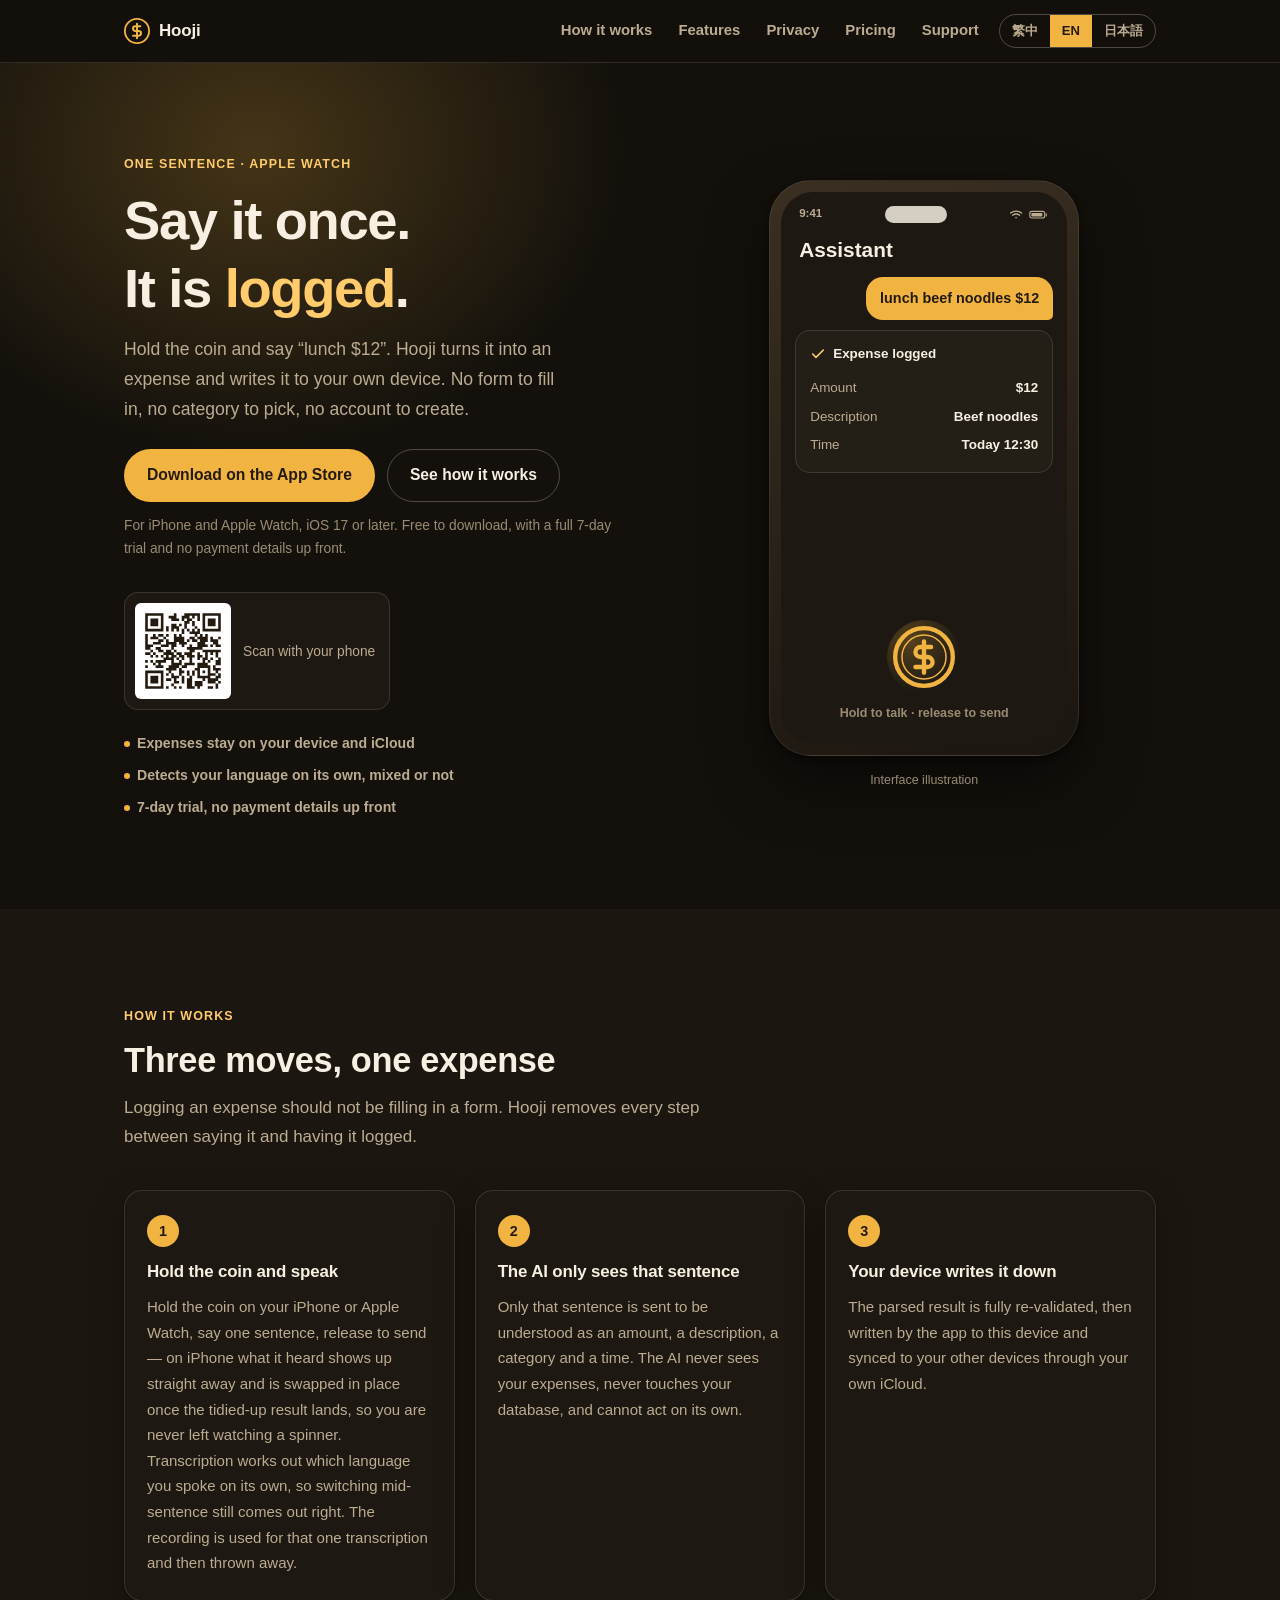
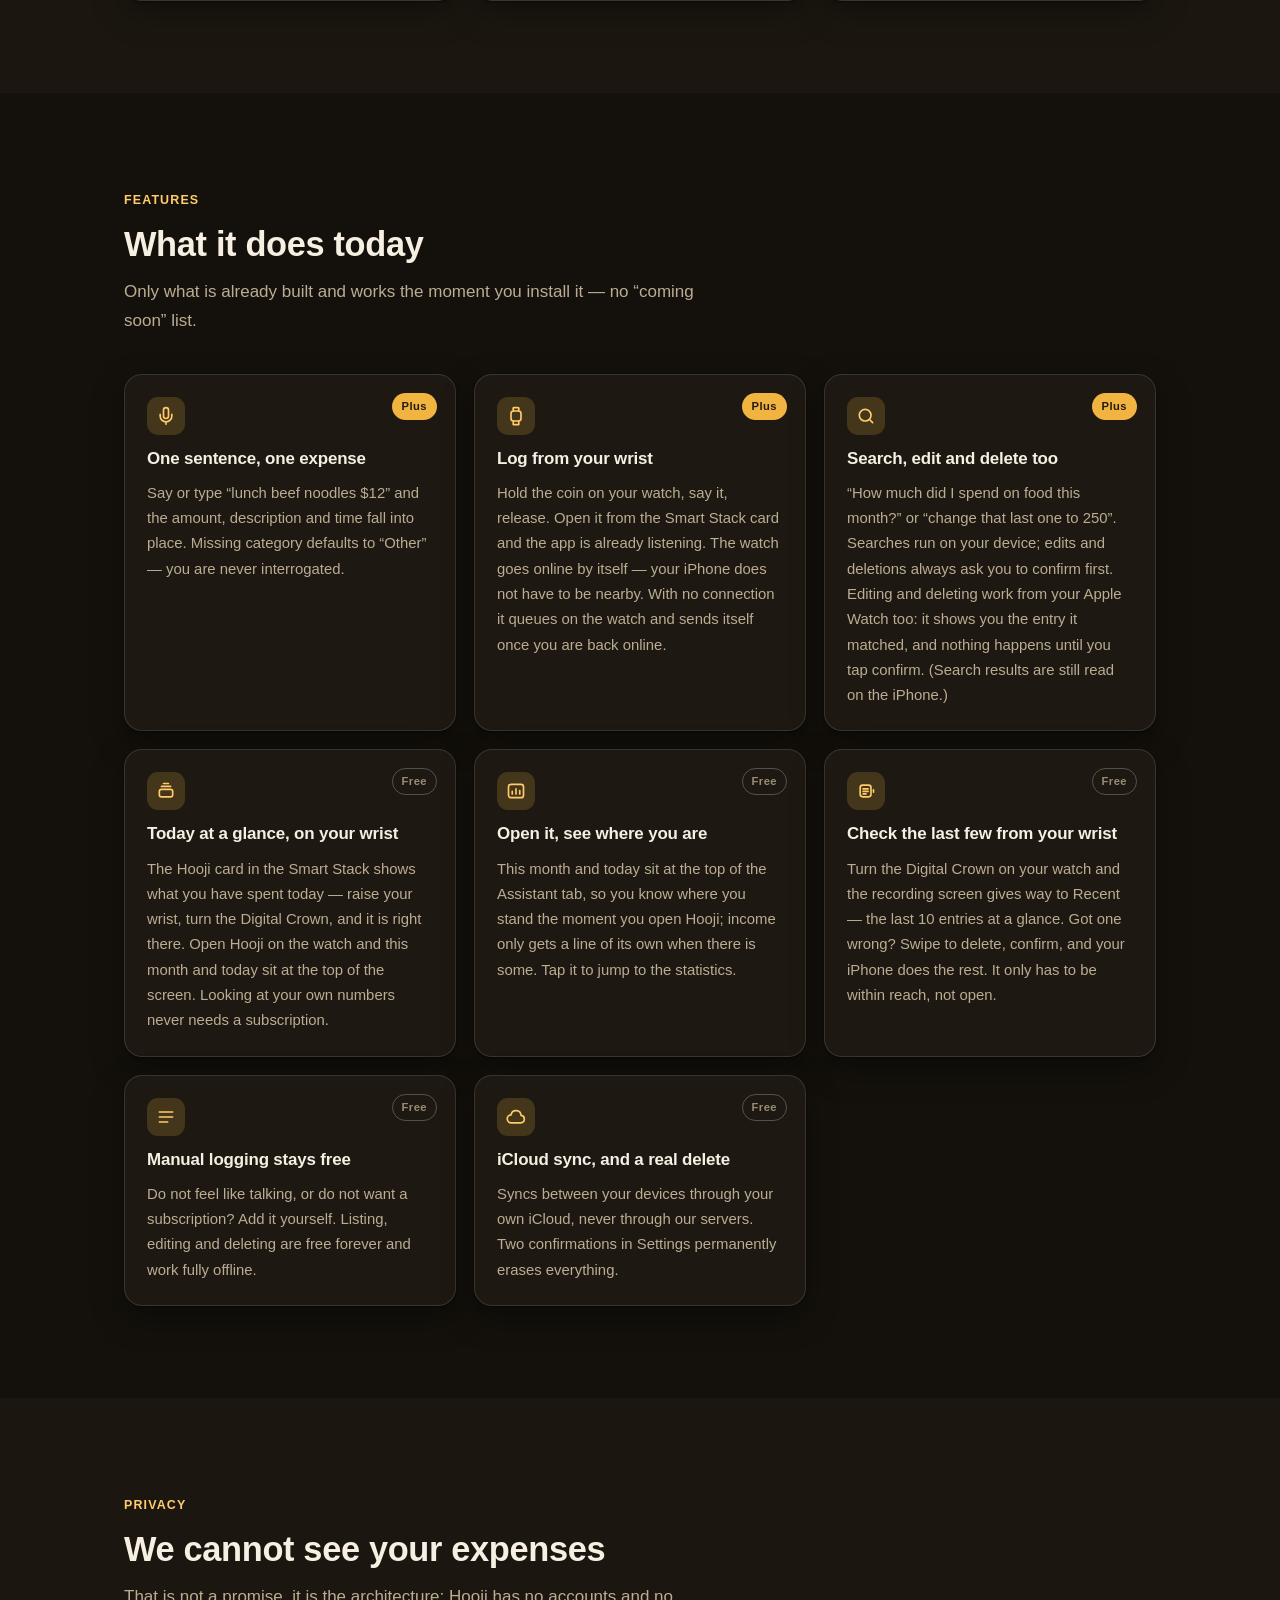
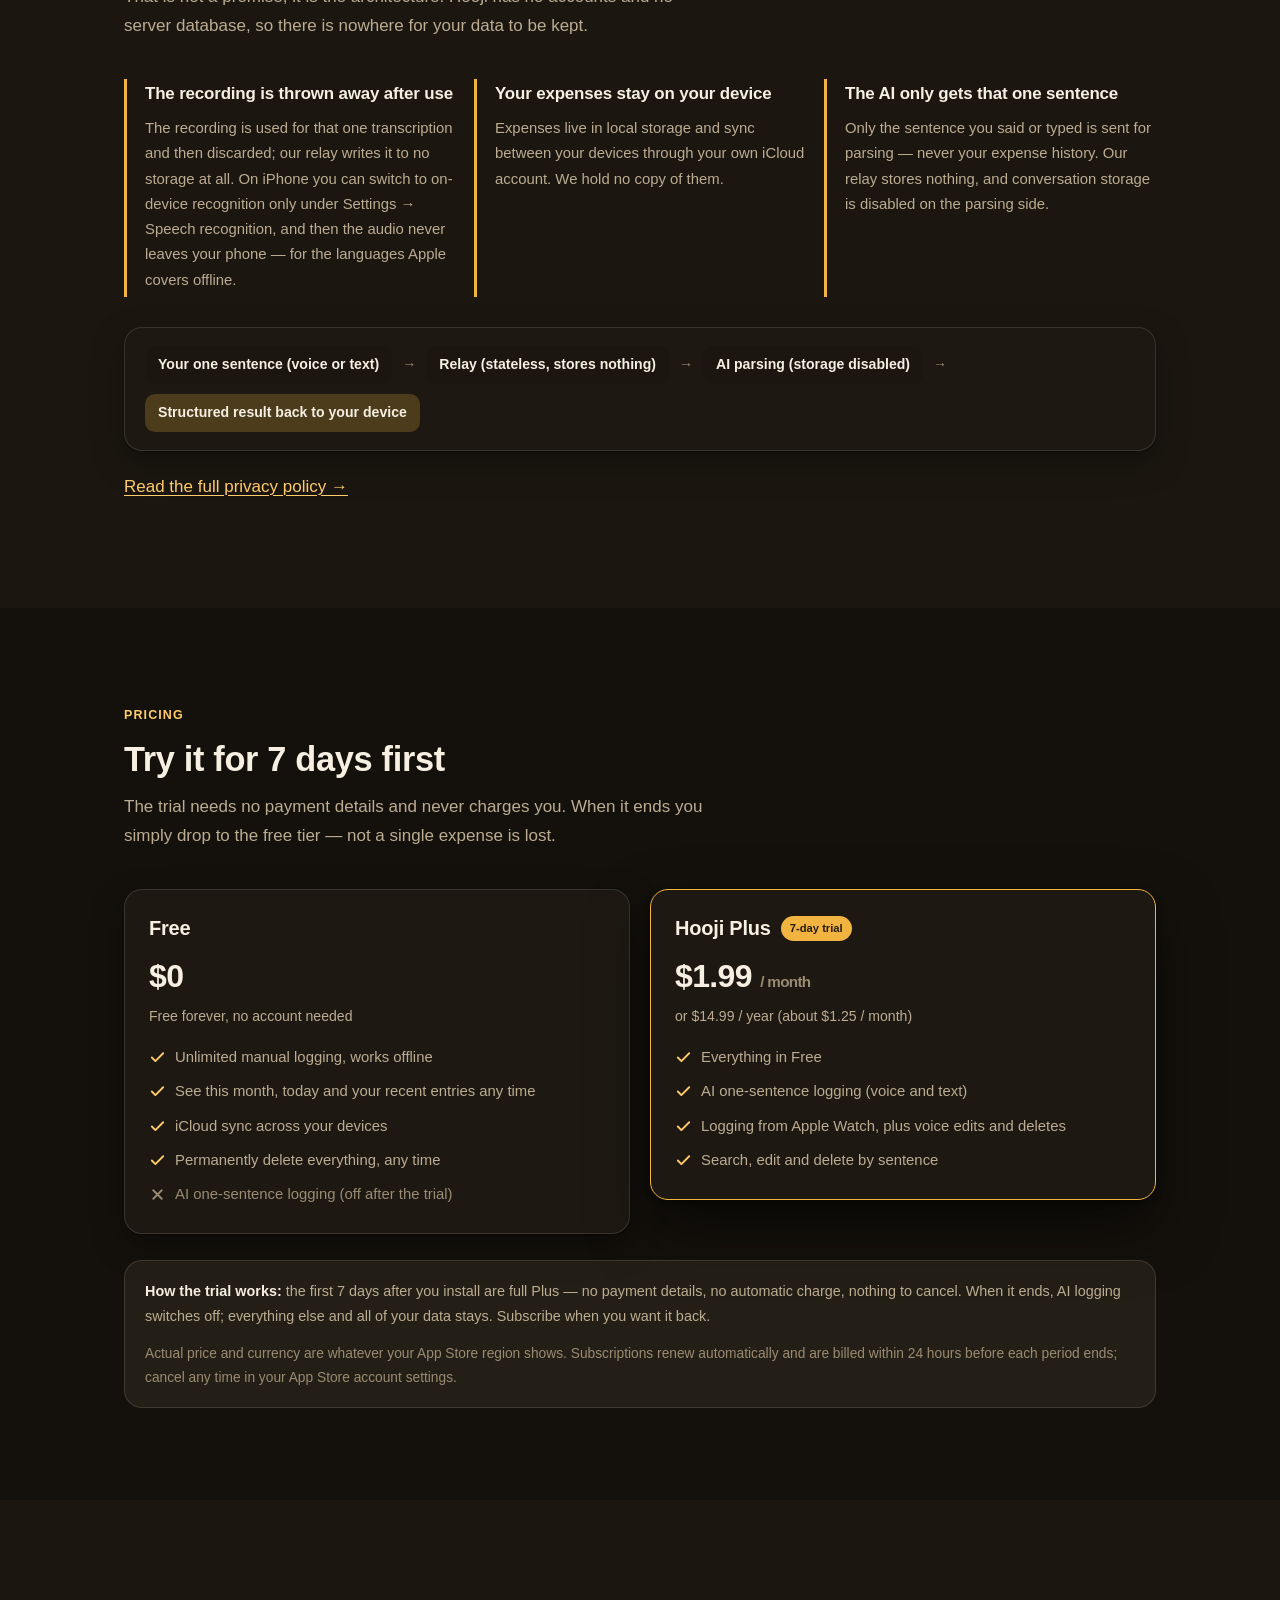
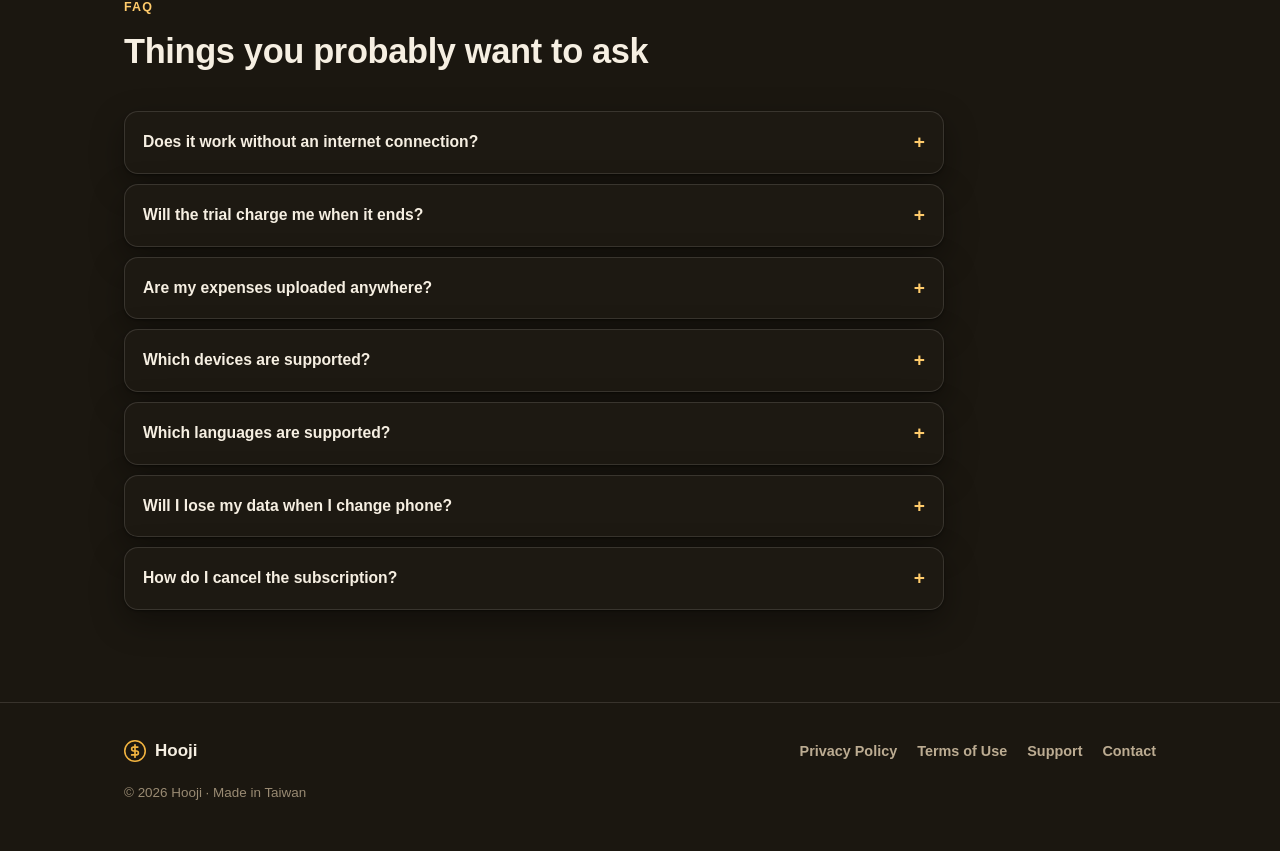
==== commit 5c1b7cb8: "官網固定深色，不再跟隨系統偏好 金色在近黑底上的對比最強，訪客也只停留幾分鐘、不需要在強光下閱讀。 **這個理由只適用官網**——App 端維持跟隨系統，記帳常發生在戶外（剛付完錢、 店門口、大太陽）" ====
--- a/index.html
+++ b/index.html
@@ -7,7 +7,8 @@
 <meta name="viewport" content="width=device-width, initial-scale=1">
 <title data-i18n="meta_title">夥計 Hooji — AI 語音記帳，說一句話帳就記好了</title>
 <meta name="description" data-i18n-attr="content" data-i18n="meta_desc" content="夥計是 iPhone 與 Apple Watch 上的 AI 語音記帳 App：押住金幣說一句話就完成一筆支出。帳目只存在你的裝置與 iCloud，我們不留存。">
-<meta name="theme-color" content="#e0951f">
+<!-- 官網固定深色（見 style.css 開頭）：工具列跟著底色，用金色會在深色頁面上突兀 -->
+<meta name="theme-color" content="#14110c">
 <meta property="og:title" data-i18n-attr="content" data-i18n="meta_title" content="夥計 Hooji — AI 語音記帳，說一句話帳就記好了">
 <!-- og:description 的 fallback 必須與 meta_desc 逐字相同：爬蟲多半不執行 JS，抓到的就是這一份 -->
 <meta property="og:description" data-i18n-attr="content" data-i18n="meta_desc" content="夥計是 iPhone 與 Apple Watch 上的 AI 語音記帳 App：押住金幣說一句話就完成一筆支出。帳目只存在你的裝置與 iCloud，我們不留存。">
--- a/style.css
+++ b/style.css
@@ -1,45 +1,34 @@
 /* 夥計（Hooji）官網樣式。
-   設計取自 App Icon：金幣的金色漸層 ＋ 深褐色線條，配溫暖的紙感底色。
-   淺色／深色由系統偏好決定（prefers-color-scheme），兩種都要能讀。 */
+   設計取自 App Icon：金幣的金色漸層 ＋ 深褐色線條。
+
+   **官網固定深色，不跟隨系統偏好**（2026-08-03）：金色在近黑底上的對比最強，
+   而訪客只會停留幾分鐘、不需要在大太陽下讀——那正是官網與 App 的差別，
+   **App 端維持跟隨系統**（記帳常發生在戶外，深色在強光下對比會急遽下降）。
+
+   實作是把深色值直接寫成 `:root` 的預設，而不是留一組淺色再用媒體查詢覆蓋——
+   後者會讓淺色值成為「載入瞬間閃一下」的來源，也讓下一個人以為兩種都還要維護。
+   淺色那一組已整組刪除；要恢復雙色系就把值搬回媒體查詢裡。 */
 
 :root {
-  --bg: #fdfaf3;
-  --bg-tint: #f7f0e2;
-  --surface: #ffffff;
-  --surface-2: #fbf6ec;
-  --ink: #241b10;
-  --ink-2: #6b5b45;
-  --ink-3: #8d7d66;
-  --gold: #e0951f;
-  --gold-soft: #f7c460;
-  --gold-deep: #a86a0d;
-  --line: rgba(36, 27, 16, 0.12);
-  --line-strong: rgba(36, 27, 16, 0.22);
-  --shadow: 0 1px 2px rgba(36, 27, 16, 0.05), 0 12px 32px rgba(36, 27, 16, 0.07);
-  --shadow-lg: 0 2px 6px rgba(36, 27, 16, 0.06), 0 28px 60px rgba(36, 27, 16, 0.13);
+  color-scheme: dark; /* 讓捲軸、表單控制項等瀏覽器原生 UI 也走深色，否則會出現亮白捲軸 */
+  --bg: #14110c;
+  --bg-tint: #1b1710;
+  --surface: #1d1912;
+  --surface-2: #241f16;
+  --ink: #f6efe2;
+  --ink-2: #bcac92;
+  --ink-3: #9a8b73;
+  --gold: #f2b440;
+  --gold-soft: #ffd583;
+  --gold-deep: #ffcb6b;
+  --line: rgba(246, 239, 226, 0.13);
+  --line-strong: rgba(246, 239, 226, 0.26);
+  --shadow: 0 1px 2px rgba(0, 0, 0, 0.4), 0 12px 32px rgba(0, 0, 0, 0.35);
+  --shadow-lg: 0 2px 6px rgba(0, 0, 0, 0.45), 0 28px 60px rgba(0, 0, 0, 0.5);
   --radius: 18px;
   --wrap: 1080px;
   --font: -apple-system, BlinkMacSystemFont, "Segoe UI", "PingFang TC",
     "Noto Sans TC", "Hiragino Sans", "Microsoft JhengHei", Roboto, Helvetica, Arial, sans-serif;
-}
-
-@media (prefers-color-scheme: dark) {
-  :root {
-    --bg: #14110c;
-    --bg-tint: #1b1710;
-    --surface: #1d1912;
-    --surface-2: #241f16;
-    --ink: #f6efe2;
-    --ink-2: #bcac92;
-    --ink-3: #9a8b73;
-    --gold: #f2b440;
-    --gold-soft: #ffd583;
-    --gold-deep: #ffcb6b;
-    --line: rgba(246, 239, 226, 0.13);
-    --line-strong: rgba(246, 239, 226, 0.26);
-    --shadow: 0 1px 2px rgba(0, 0, 0, 0.4), 0 12px 32px rgba(0, 0, 0, 0.35);
-    --shadow-lg: 0 2px 6px rgba(0, 0, 0, 0.45), 0 28px 60px rgba(0, 0, 0, 0.5);
-  }
 }
 
 * { box-sizing: border-box; }
